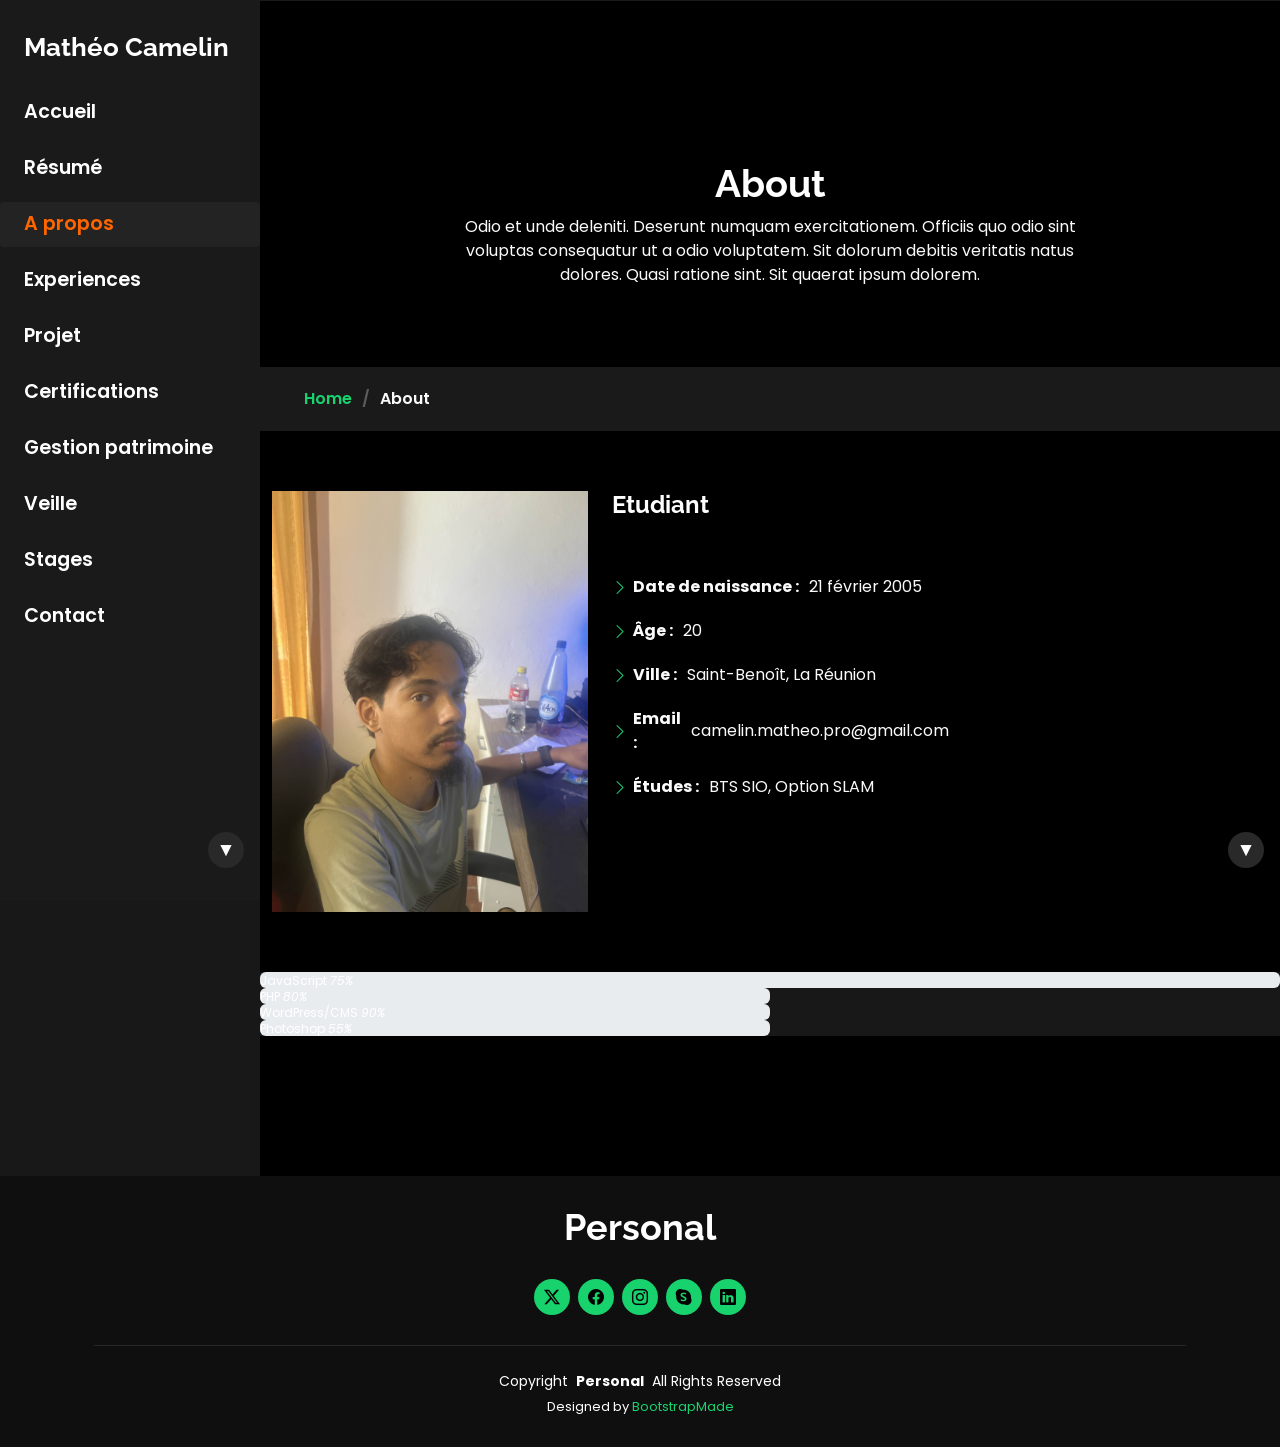
==== about.html @ 6f1df08a "Revert "modif" This reverts commit 6a3439902f3a1227794f6b442d34ad9a05bc0c5d." ====
<!DOCTYPE html>
<html lang="en">

<head>
  <meta charset="utf-8">
  <meta content="width=device-width, initial-scale=1.0" name="viewport">
  <title>About - Personal Bootstrap Template</title>
  <meta name="description" content="">
  <meta name="keywords" content="">

  <!-- Favicons -->
  <link href="assets/img/favicon.png" rel="icon">
  <link href="assets/img/apple-touch-icon.png" rel="apple-touch-icon">

  <!-- Fonts -->
  <link href="https://fonts.googleapis.com" rel="preconnect">
  <link href="https://fonts.gstatic.com" rel="preconnect" crossorigin>
  <link href="https://fonts.googleapis.com/css2?family=Roboto:ital,wght@0,100;0,300;0,400;0,500;0,700;0,900;1,100;1,300;1,400;1,500;1,700;1,900&family=Poppins:ital,wght@0,100;0,200;0,300;0,400;0,500;0,600;0,700;0,800;0,900;1,100;1,200;1,300;1,400;1,500;1,600;1,700;1,800;1,900&family=Raleway:ital,wght@0,100;0,200;0,300;0,400;0,500;0,600;0,700;0,800;0,900;1,100;1,200;1,300;1,400;1,500;1,600;1,700;1,800;1,900&display=swap" rel="stylesheet">

  <!-- Vendor CSS Files -->
  <link href="assets/vendor/bootstrap/css/bootstrap.min.css" rel="stylesheet">
  <link href="assets/vendor/bootstrap-icons/bootstrap-icons.css" rel="stylesheet">
  <link href="assets/vendor/aos/aos.css" rel="stylesheet">
  <link href="assets/vendor/swiper/swiper-bundle.min.css" rel="stylesheet">
  <link href="assets/vendor/glightbox/css/glightbox.min.css" rel="stylesheet">

  <!-- Main CSS File -->
  <link href="assets/css/main.css" rel="stylesheet">

  <!-- =======================================================
  * Template Name: Personal
  * Template URL: https://bootstrapmade.com/personal-free-resume-bootstrap-template/
  * Updated: Mar 05 2025 with Bootstrap v5.3.3
  * Author: BootstrapMade.com
  * License: https://bootstrapmade.com/license/
  ======================================================== -->
</head>

<body class="about-page">


  <aside id="sidebar" class="sidebar">
    <div class="sidebar-logo">
      <a href="index.html"><h1 class="sitename">Mathéo Camelin</h1></a>
    </div>
    <nav class="sidebar-nav">
      <ul>
  <li><a href="index.html">Accueil</a></li>
  <li><a href="resume.html">Résumé</a></li>
  <li><a href="about.html" class="active">A propos</a></li>
        <li><a href="Experience.html">Experiences</a></li>
        <li><a href="services.html">Projet</a></li>
        <li><a href="#" class="has-submenu">Certifications</a></li>
        <li><a href="GP.html">Gestion patrimoine</a></li>
        <li><a href="#" class="has-submenu">Veille</a>
          <ul class="submenu">
            <li><a href="veille-t.html">Veille technologique</a></li>
            <li><a href="veille-J.html">Veille juridique</a></li>
          </ul>
        </li>
        <li><a href="Stage.html">Stages</a></li>
        <li><a href="contact.html">Contact</a></li>
      </ul>
    </nav>
    <button class="sidebar-toggle" aria-label="Ouvrir/Fermer le menu"><span>&#9660;</span></button>
  </aside>

  <style>
    body {
      margin: 0;
      padding: 0;
      min-height: 100vh;
      background: #181818;
      color: #fff;
      font-family: 'Poppins', Arial, sans-serif;
    }
    .sidebar {
      position: fixed;
      top: 0;
      left: 0;
      width: 260px;
      height: 100vh;
      background: #1a1a1a;
      display: flex;
      flex-direction: column;
      z-index: 1000;
      transition: transform 0.3s;
    }
    .sidebar-logo {
      padding: 2rem 1.5rem 1rem 1.5rem;
      text-align: left;
    }
    .sidebar-logo h1 {
      color: #fff;
      font-size: 1.6rem;
      margin: 0;
      font-weight: 700;
    }
    .sidebar-nav ul {
      list-style: none;
      padding: 0;
      margin: 0;
    }
    .sidebar-nav ul li {
      margin: 0.7rem 0;
    }
    .sidebar-nav ul li a {
      color: #fff;
      text-decoration: none;
      font-size: 1.2rem;
      font-weight: 600;
      padding: 0.5rem 1.5rem;
      display: block;
      border-radius: 4px;
      transition: background 0.2s, color 0.2s;
    }
    .sidebar-nav ul li a.active,
    .sidebar-nav ul li a:hover {
      color: #ff6600;
      background: #232323;
    }
    .sidebar-nav ul li .submenu {
      display: none;
      margin-left: 1.5rem;
      margin-top: 0.2rem;
    }
    .sidebar-nav ul li.open > .submenu {
      display: block;
    }
    .sidebar-toggle {
      position: absolute;
      right: 1rem;
      bottom: 2rem;
      background: #292929;
      color: #fff;
      border: none;
      border-radius: 50%;
      width: 36px;
      height: 36px;
      font-size: 1.2rem;
      cursor: pointer;
      display: flex;
      align-items: center;
      justify-content: center;
      transition: background 0.2s;
    }
    .sidebar-toggle:hover {
      background: #ff6600;
      color: #fff;
    }
    @media (max-width: 900px) {
      .sidebar {
        width: 100vw;
        height: auto;
        flex-direction: row;
        align-items: flex-start;
        padding-bottom: 0.5rem;
        position: fixed;
        z-index: 1000;
      }
      .sidebar-logo {
        padding: 1rem 1rem 0 1rem;
      }
      .sidebar-nav ul {
        display: flex;
        flex-direction: column;
        width: 100%;
      }
      .sidebar-nav ul li {
        margin: 0.3rem 0;
      }
      .sidebar-toggle {
        right: 1rem;
        bottom: 1rem;
      }
    }
    @media (max-width: 600px) {
      .sidebar {
        width: 100vw;
        height: auto;
        position: fixed;
        z-index: 1000;
      }
      .sidebar-nav ul li a {
        font-size: 1rem;
        padding: 0.5rem 1rem;
      }
      .sidebar-logo {
        padding: 0.7rem 1rem 0 1rem;
      }
    }
    main.main {
      margin-left: 260px;
      transition: margin-left 0.3s;
    }
    @media (max-width: 900px) {
      main.main {
        margin-left: 0;
        margin-top: 80px;
      }
    }
    @media (max-width: 600px) {
      main.main {
        margin-left: 0;
        margin-top: 60px;
      }
    }
  </style>
    <button class="sidebar-toggle" aria-label="Ouvrir/Fermer le menu"><span>&#9660;</span></button>
  </aside>

  <style>
    body {
      margin: 0;
      padding: 0;
      min-height: 100vh;
      background: #181818;
      color: #fff;
      font-family: 'Poppins', Arial, sans-serif;
    }
    .sidebar {
      position: fixed;
      top: 0;
      left: 0;
      width: 260px;
      height: 100vh;
      background: #1a1a1a;
      display: flex;
      flex-direction: column;
      z-index: 1000;
      transition: transform 0.3s;
    }
    .sidebar-logo {
      padding: 2rem 1.5rem 1rem 1.5rem;
      text-align: left;
    }
    .sidebar-logo h1 {
      color: #fff;
      font-size: 1.6rem;
      margin: 0;
      font-weight: 700;
    }
    .sidebar-nav ul {
      list-style: none;
      padding: 0;
      margin: 0;
    }
    .sidebar-nav ul li {
      margin: 0.7rem 0;
    }
    .sidebar-nav ul li a {
      color: #fff;
      text-decoration: none;
      font-size: 1.2rem;
      font-weight: 600;
      padding: 0.5rem 1.5rem;
      display: block;
      border-radius: 4px;
      transition: background 0.2s, color 0.2s;
    }
    .sidebar-nav ul li a.active,
    .sidebar-nav ul li a:hover {
      color: #ff6600;
      background: #232323;
    }
    .sidebar-nav ul li .submenu {
      display: none;
      margin-left: 1.5rem;
      margin-top: 0.2rem;
    }
    .sidebar-nav ul li.open > .submenu {
      display: block;
    }
    .sidebar-toggle {
      position: absolute;
      right: 1rem;
      bottom: 2rem;
      background: #292929;
      color: #fff;
      border: none;
      border-radius: 50%;
      width: 36px;
      height: 36px;
      font-size: 1.2rem;
      cursor: pointer;
      display: flex;
      align-items: center;
      justify-content: center;
      transition: background 0.2s;
    }
    .sidebar-toggle:hover {
      background: #ff6600;
      color: #fff;
    }
    @media (max-width: 900px) {
      .sidebar {
        width: 100vw;
        height: auto;
        flex-direction: row;
        align-items: flex-start;
        padding-bottom: 0.5rem;
        position: fixed;
        z-index: 1000;
      }
      .sidebar-logo {
        padding: 1rem 1rem 0 1rem;
      }
      .sidebar-nav ul {
        display: flex;
        flex-direction: column;
        width: 100%;
      }
      .sidebar-nav ul li {
        margin: 0.3rem 0;
      }
      .sidebar-toggle {
        right: 1rem;
        bottom: 1rem;
      }
    }
    @media (max-width: 600px) {
      .sidebar {
        width: 100vw;
        height: auto;
        position: fixed;
        z-index: 1000;
      }
      .sidebar-nav ul li a {
        font-size: 1rem;
        padding: 0.5rem 1rem;
      }
      .sidebar-logo {
        padding: 0.7rem 1rem 0 1rem;
      }
    }
    main.main {
      margin-left: 260px;
      transition: margin-left 0.3s;
    }
    @media (max-width: 900px) {
      main.main {
        margin-left: 0;
        margin-top: 80px;
      }
    }
    @media (max-width: 600px) {
      main.main {
        margin-left: 0;
        margin-top: 60px;
      }
    }
  </style>
  <script>
    // Menu déroulant pour la veille
    document.addEventListener('DOMContentLoaded', function() {
      document.querySelectorAll('.has-submenu').forEach(function(el) {
        el.addEventListener('click', function(e) {
          e.preventDefault();
          this.parentElement.classList.toggle('open');
        });
      });
      // Toggle sidebar (mobile)
      const sidebar = document.getElementById('sidebar');
      const toggleBtn = document.querySelector('.sidebar-toggle');
      const openSidebarBtn = document.getElementById('open-sidebar');
      function updateSidebarBtn() {
        if (sidebar.classList.contains('sidebar-closed')) {
          openSidebarBtn.style.display = 'block';
        } else {
          openSidebarBtn.style.display = 'none';
        }
      }
      if (toggleBtn) {
        toggleBtn.addEventListener('click', function() {
          sidebar.classList.toggle('sidebar-closed');
          document.querySelector('main.main').style.marginLeft = sidebar.classList.contains('sidebar-closed') ? '0' : '260px';
          updateSidebarBtn();
        });
      }
      if (openSidebarBtn) {
        openSidebarBtn.addEventListener('click', function() {
          sidebar.classList.remove('sidebar-closed');
          document.querySelector('main.main').style.marginLeft = '260px';
          updateSidebarBtn();
        });
      }
      updateSidebarBtn();
    });
  </script>

  <main class="main">

    <!-- Page Title -->
    <div class="page-title" data-aos="fade">
      <div class="heading">
        <div class="container">
          <div class="row d-flex justify-content-center text-center">
            <div class="col-lg-8">
              <h1>About</h1>
              <p class="mb-0">Odio et unde deleniti. Deserunt numquam exercitationem. Officiis quo odio sint voluptas consequatur ut a odio voluptatem. Sit dolorum debitis veritatis natus dolores. Quasi ratione sint. Sit quaerat ipsum dolorem.</p>
            </div>
          </div>
        </div>
      </div>
      <nav class="breadcrumbs">
        <div class="container">
          <ol>
            <li><a href="index.html">Home</a></li>
            <li class="current">About</li>
          </ol>
        </div>
      </nav>
    </div><!-- End Page Title -->

    <!-- About Section -->
    <section id="about" class="about section">

      <div class="container" data-aos="fade-up" data-aos-delay="100">

        <div class="row gy-4 justify-content-center">
          <div class="col-lg-4">
            <img src="assets/img/profile-img.jpg" class="img-fluid" alt="">
          </div>
          <div class="col-lg-8 content">
            <h2> Etudiant </h2>
            <p class="fst-italic py-3">
              
            </p>
            <div class="row">
              <div class="col-lg-6">
                <ul>
                  <li><i class="bi bi-chevron-right"></i> <strong>Date de naissance :</strong> <span>21 février 2005</span></li>
                  <li><i class="bi bi-chevron-right"></i> <strong>Âge :</strong> <span>20</span></li>
                  <li><i class="bi bi-chevron-right"></i> <strong>Ville :</strong> <span>Saint-Benoît, La Réunion</span></li>
                  <li><i class="bi bi-chevron-right"></i> <strong>Email :</strong> <span>camelin.matheo.pro@gmail.com</span></li>
                  <li><i class="bi bi-chevron-right"></i> <strong>Études :</strong> <span>BTS SIO, Option SLAM</span></li>
                </ul>
              </div>
              <div class="col-lg-6">
                <!-- Informations déplacées dans la colonne de gauche -->
              </div>
            </div>
            <p class="py-3">
              
          </div>
        </div>

      </div>

    </section><!-- /About Section -->

              </div>
            </div><!-- End Skills Item -->

            <div class="progress">
              <span class="skill"><span>JavaScript</span> <i class="val">75%</i></span>
              <div class="progress-bar-wrap">
                <div class="progress-bar" role="progressbar" aria-valuenow="75" aria-valuemin="0" aria-valuemax="100"></div>
              </div>
            </div><!-- End Skills Item -->

          </div>

          <div class="col-lg-6">

            <div class="progress">
              <span class="skill"><span>PHP</span> <i class="val">80%</i></span>
              <div class="progress-bar-wrap">
                <div class="progress-bar" role="progressbar" aria-valuenow="80" aria-valuemin="0" aria-valuemax="100"></div>
              </div>
            </div><!-- End Skills Item -->

            <div class="progress">
              <span class="skill"><span>WordPress/CMS</span> <i class="val">90%</i></span>
              <div class="progress-bar-wrap">
                <div class="progress-bar" role="progressbar" aria-valuenow="90" aria-valuemin="0" aria-valuemax="100"></div>
              </div>
            </div><!-- End Skills Item -->

            <div class="progress">
              <span class="skill"><span>Photoshop</span> <i class="val">55%</i></span>
              <div class="progress-bar-wrap">
                <div class="progress-bar" role="progressbar" aria-valuenow="55" aria-valuemin="0" aria-valuemax="100"></div>
              </div>
            </div><!-- End Skills Item -->

          </div>

        </div>

      </div>

    </section><!-- /Skills Section -->

   

    </section><!-- /Interests Section -->

    <!-- Testimonials Section -->
    <section id="testimonials" class="testimonials section">

      <!-- Section Title -->
     

          </div>
          <div class="swiper-pagination"></div>
        </div>

      </div>

    </section><!-- /Testimonials Section -->

  </main>

  <footer id="footer" class="footer dark-background">
    <div class="container">
      <h3 class="sitename">Personal</h3>
      <p></p>
      <div class="social-links d-flex justify-content-center">
        <a href=""><i class="bi bi-twitter-x"></i></a>
        <a href=""><i class="bi bi-facebook"></i></a>
        <a href=""><i class="bi bi-instagram"></i></a>
        <a href=""><i class="bi bi-skype"></i></a>
        <a href=""><i class="bi bi-linkedin"></i></a>
      </div>
      <div class="container">
        <div class="copyright">
          <span>Copyright</span> <strong class="px-1 sitename">Personal</strong> <span>All Rights Reserved</span>
        </div>
        <div class="credits">
          <!-- All the links in the footer should remain intact. -->
          <!-- You can delete the links only if you've purchased the pro version. -->
          <!-- Licensing information: https://bootstrapmade.com/license/ -->
          <!-- Purchase the pro version with working PHP/AJAX contact form: [buy-url] -->
          Designed by <a href="https://bootstrapmade.com/">BootstrapMade</a>
        </div>
      </div>
    </div>
  </footer>

  <!-- Scroll Top -->
  <a href="#" id="scroll-top" class="scroll-top d-flex align-items-center justify-content-center"><i class="bi bi-arrow-up-short"></i></a>

  <!-- Preloader -->
  <div id="preloader"></div>

  <!-- Vendor JS Files -->
  <script src="assets/vendor/bootstrap/js/bootstrap.bundle.min.js"></script>
  <script src="assets/vendor/php-email-form/validate.js"></script>
  <script src="assets/vendor/aos/aos.js"></script>
  <script src="assets/vendor/typed.js/typed.umd.js"></script>
  <script src="assets/vendor/purecounter/purecounter_vanilla.js"></script>
  <script src="assets/vendor/waypoints/noframework.waypoints.js"></script>
  <script src="assets/vendor/swiper/swiper-bundle.min.js"></script>
  <script src="assets/vendor/glightbox/js/glightbox.min.js"></script>
  <script src="assets/vendor/imagesloaded/imagesloaded.pkgd.min.js"></script>
  <script src="assets/vendor/isotope-layout/isotope.pkgd.min.js"></script>

  <!-- Main JS File -->
  <script src="assets/js/main.js"></script>

  <!-- ...après la balise de fermeture de la sidebar... -->
  <button id="open-sidebar" style="
    position: fixed;
    top: 24px;
    left: 24px;
    z-index: 1100;
    background: #ff6600;
    color: #fff;
    border: none;
    border-radius: 50%;
    width: 44px;
    height: 44px;
    font-size: 1.5rem;
    box-shadow: 0 2px 8px #0003;
    cursor: pointer;
    display: none;
  ">
    ☰
  </button>

</body>

</html>
---- assets/css/main.css ----
/**
* Template Name: Personal
* Template URL: https://bootstrapmade.com/personal-free-resume-bootstrap-template/
* Updated: Mar 05 2025 with Bootstrap v5.3.3
* Author: BootstrapMade.com
* License: https://bootstrapmade.com/license/
*/

/*--------------------------------------------------------------
# Font & Color Variables
# Help: https://bootstrapmade.com/color-system/
--------------------------------------------------------------*/
/* Fonts */
:root {
  --default-font: "Roboto",  system-ui, -apple-system, "Segoe UI", Roboto, "Helvetica Neue", Arial, "Noto Sans", "Liberation Sans", sans-serif, "Apple Color Emoji", "Segoe UI Emoji", "Segoe UI Symbol", "Noto Color Emoji";
  --heading-font: "Raleway",  sans-serif;
  --nav-font: "Poppins",  sans-serif;
}

/* Global Colors - The following color variables are used throughout the website. Updating them here will change the color scheme of the entire website */
:root { 
  --background-color: #000000; /* Background color for the entire website, including individual sections */
  --default-color: #fafafa; /* Default color used for the majority of the text content across the entire website */
  --heading-color: #ffffff; /* Color for headings, subheadings and title throughout the website */
  --accent-color: #18d26e; /* Accent color that represents your brand on the website. It's used for buttons, links, and other elements that need to stand out */
  --surface-color: #1a1a1a; /* The surface color is used as a background of boxed elements within sections, such as cards, icon boxes, or other elements that require a visual separation from the global background. */
  --contrast-color: #000000; /* Contrast color for text, ensuring readability against backgrounds of accent, heading, or default colors. */
}

/* Nav Menu Colors - The following color variables are used specifically for the navigation menu. They are separate from the global colors to allow for more customization options */
:root {
  --nav-color: #fafafa;  /* The default color of the main navmenu links */
  --nav-hover-color: #18d26e; /* Applied to main navmenu links when they are hovered over or active */
  --nav-mobile-background-color: #1a1a1a; /* Used as the background color for mobile navigation menu */
  --nav-dropdown-background-color: #1a1a1a; /* Used as the background color for dropdown items that appear when hovering over primary navigation items */
  --nav-dropdown-color: #fafafa; /* Used for navigation links of the dropdown items in the navigation menu. */
  --nav-dropdown-hover-color: #18d26e; /* Similar to --nav-hover-color, this color is applied to dropdown navigation links when they are hovered over. */
}

/* Color Presets - These classes override global colors when applied to any section or element, providing reuse of the sam color scheme. */

.light-background {
  --background-color: #1a1a1a;
  --surface-color: #343434;
}

.dark-background {
  --background-color: rgba(15, 15, 15, 0.975);
  --default-color: #ffffff;
  --heading-color: #ffffff;
  --surface-color: #292929f9;
  --contrast-color: #000000;
}

/* Smooth scroll */
:root {
  scroll-behavior: smooth;
}

/*--------------------------------------------------------------
# General Styling & Shared Classes
--------------------------------------------------------------*/
body {
  color: var(--default-color);
  background-color: var(--background-color);
  font-family: var(--default-font);
}

a {
  color: var(--accent-color);
  text-decoration: none;
  transition: 0.3s;
}

a:hover {
  color: color-mix(in srgb, var(--accent-color), transparent 25%);
  text-decoration: none;
}

h1,
h2,
h3,
h4,
h5,
h6 {
  color: var(--heading-color);
  font-family: var(--heading-font);
}

/* PHP Email Form Messages
------------------------------*/
.php-email-form .error-message {
  display: none;
  background: #df1529;
  color: #ffffff;
  text-align: left;
  padding: 15px;
  margin-bottom: 24px;
  font-weight: 600;
}

.php-email-form .sent-message {
  display: none;
  color: #ffffff;
  background: #059652;
  text-align: center;
  padding: 15px;
  margin-bottom: 24px;
  font-weight: 600;
}

.php-email-form .loading {
  display: none;
  background: var(--surface-color);
  text-align: center;
  padding: 15px;
  margin-bottom: 24px;
}

.php-email-form .loading:before {
  content: "";
  display: inline-block;
  border-radius: 50%;
  width: 24px;
  height: 24px;
  margin: 0 10px -6px 0;
  border: 3px solid var(--accent-color);
  border-top-color: var(--surface-color);
  animation: php-email-form-loading 1s linear infinite;
}

@keyframes php-email-form-loading {
  0% {
    transform: rotate(0deg);
  }

  100% {
    transform: rotate(360deg);
  }
}

/*--------------------------------------------------------------
# Global Header
--------------------------------------------------------------*/
.header {
  --background-color: rgba(0, 0, 0, 0);
  color: var(--default-color);
  background-color: var(--background-color);
  padding: 15px 0;
  transition: all 0.5s;
  z-index: 997;
}

.header .logo {
  line-height: 1;
}

.header .logo img {
  max-height: 32px;
  margin-right: 8px;
}

.header .logo h1 {
  font-size: 30px;
  margin: 0;
  font-weight: 700;
  color: var(--heading-color);
}

.scrolled .header {
  box-shadow: 0px 0 18px rgba(0, 0, 0, 0.1);
}

/* Global Header on Scroll
------------------------------*/
.scrolled .header {
  --background-color: rgba(0, 0, 0, 0.8);
}

/*--------------------------------------------------------------
# Navigation Menu
--------------------------------------------------------------*/
/* Desktop Navigation */
@media (min-width: 1200px) {
  .navmenu {
    padding: 0;
  }

  .navmenu ul {
    margin: 0;
    padding: 0;
    display: flex;
    list-style: none;
    align-items: center;
  }

  .navmenu li {
    position: relative;
  }

  .navmenu>ul>li {
    white-space: nowrap;
    padding: 15px 14px;
  }

  .navmenu>ul>li:last-child {
    padding-right: 0;
  }

  .navmenu a,
  .navmenu a:focus {
    color: var(--nav-color);
    font-size: 15px;
    padding: 0 2px;
    font-family: var(--nav-font);
    font-weight: 400;
    display: flex;
    align-items: center;
    justify-content: space-between;
    white-space: nowrap;
    transition: 0.3s;
    position: relative;
  }

  .navmenu a i,
  .navmenu a:focus i {
    font-size: 12px;
    line-height: 0;
    margin-left: 5px;
    transition: 0.3s;
  }

  .navmenu>ul>li>a:before {
    content: "";
    position: absolute;
    height: 2px;
    bottom: -6px;
    left: 0;
    background-color: var(--nav-hover-color);
    visibility: hidden;
    width: 0px;
    transition: all 0.3s ease-in-out 0s;
  }

  .navmenu a:hover:before,
  .navmenu li:hover>a:before,
  .navmenu .active:before {
    visibility: visible;
    width: 25px;
  }

  .navmenu li:hover>a,
  .navmenu .active,
  .navmenu .active:focus {
    color: var(--nav-hover-color);
  }

  .navmenu .dropdown ul {
    margin: 0;
    padding: 10px 0;
    background: var(--nav-dropdown-background-color);
    display: block;
    position: absolute;
    visibility: hidden;
    left: 14px;
    top: 130%;
    opacity: 0;
    transition: 0.3s;
    border-radius: 4px;
    z-index: 99;
    box-shadow: 0px 0px 30px rgba(0, 0, 0, 0.1);
  }

  .navmenu .dropdown ul li {
    min-width: 200px;
  }

  .navmenu .dropdown ul a {
    padding: 10px 20px;
    font-size: 15px;
    text-transform: none;
    color: var(--nav-dropdown-color);
  }

  .navmenu .dropdown ul a i {
    font-size: 12px;
  }

  .navmenu .dropdown ul a:hover,
  .navmenu .dropdown ul .active:hover,
  .navmenu .dropdown ul li:hover>a {
    color: var(--nav-dropdown-hover-color);
  }

  .navmenu .dropdown:hover>ul {
    opacity: 1;
    top: 100%;
    visibility: visible;
  }

  .navmenu .dropdown .dropdown ul {
    top: 0;
    left: -90%;
    visibility: hidden;
  }

  .navmenu .dropdown .dropdown:hover>ul {
    opacity: 1;
    top: 0;
    left: -100%;
    visibility: visible;
  }
}

/* Mobile Navigation */
@media (max-width: 1199px) {
  .mobile-nav-toggle {
    color: var(--nav-color);
    font-size: 28px;
    line-height: 0;
    margin-right: 10px;
    cursor: pointer;
    transition: color 0.3s;
  }

  .navmenu {
    padding: 0;
    z-index: 9997;
  }

  .navmenu ul {
    display: none;
    list-style: none;
    position: absolute;
    inset: 60px 20px 20px 20px;
    padding: 10px 0;
    margin: 0;
    border-radius: 6px;
    background-color: var(--nav-mobile-background-color);
    border: 1px solid color-mix(in srgb, var(--default-color), transparent 90%);
    box-shadow: none;
    overflow-y: auto;
    transition: 0.3s;
    z-index: 9998;
  }

  .navmenu a,
  .navmenu a:focus {
    color: var(--nav-dropdown-color);
    padding: 10px 20px;
    font-family: var(--nav-font);
    font-size: 17px;
    font-weight: 500;
    display: flex;
    align-items: center;
    justify-content: space-between;
    white-space: nowrap;
    transition: 0.3s;
  }

  .navmenu a i,
  .navmenu a:focus i {
    font-size: 12px;
    line-height: 0;
    margin-left: 5px;
    width: 30px;
    height: 30px;
    display: flex;
    align-items: center;
    justify-content: center;
    border-radius: 50%;
    transition: 0.3s;
    background-color: color-mix(in srgb, var(--accent-color), transparent 90%);
  }

  .navmenu a i:hover,
  .navmenu a:focus i:hover {
    background-color: var(--accent-color);
    color: var(--contrast-color);
  }

  .navmenu a:hover,
  .navmenu .active,
  .navmenu .active:focus {
    color: var(--nav-dropdown-hover-color);
  }

  .navmenu .active i,
  .navmenu .active:focus i {
    background-color: var(--accent-color);
    color: var(--contrast-color);
    transform: rotate(180deg);
  }

  .navmenu .dropdown ul {
    position: static;
    display: none;
    z-index: 99;
    padding: 10px 0;
    margin: 10px 20px;
    background-color: var(--nav-dropdown-background-color);
    transition: all 0.5s ease-in-out;
  }

  .navmenu .dropdown ul ul {
    background-color: rgba(33, 37, 41, 0.1);
  }

  .navmenu .dropdown>.dropdown-active {
    display: block;
    background-color: rgba(33, 37, 41, 0.03);
  }

  .mobile-nav-active {
    overflow: hidden;
  }

  .mobile-nav-active .mobile-nav-toggle {
    color: #fff;
    position: absolute;
    font-size: 32px;
    top: 15px;
    right: 15px;
    margin-right: 0;
    z-index: 9999;
  }

  .mobile-nav-active .navmenu {
    position: fixed;
    overflow: hidden;
    inset: 0;
    background: rgba(33, 37, 41, 0.8);
    transition: 0.3s;
  }

  .mobile-nav-active .navmenu>ul {
    display: block;
  }
}

/*--------------------------------------------------------------
# Global Footer
--------------------------------------------------------------*/
.footer {
  color: var(--default-color);
  background-color: var(--background-color);
  font-size: 14px;
  text-align: center;
  padding: 30px 0;
  position: relative;
}

.footer h3 {
  font-size: 36px;
  font-weight: 700;
  position: relative;
  padding: 0;
  margin: 0 0 15px 0;
}

.footer p {
  font-size: 15;
  font-style: italic;
  padding: 0;
  margin: 0 0 30px 0;
}

.footer .social-links {
  margin: 0 0 30px 0;
}

.footer .social-links a {
  font-size: 16px;
  display: flex;
  align-items: center;
  justify-content: center;
  background: var(--accent-color);
  color: var(--contrast-color);
  line-height: 1;
  margin: 0 4px;
  border-radius: 50%;
  text-align: center;
  width: 36px;
  height: 36px;
  transition: 0.3s;
}

.footer .social-links a:hover {
  background: color-mix(in srgb, var(--accent-color), transparent 20%);
  text-decoration: none;
}

.footer .copyright {
  padding-top: 25px;
  border-top: 1px solid color-mix(in srgb, var(--default-color), transparent 90%);
}

.footer .credits {
  font-size: 13px;
  padding-top: 5px;
}

/*--------------------------------------------------------------
# Preloader
--------------------------------------------------------------*/
#preloader {
  position: fixed;
  inset: 0;
  z-index: 999999;
  overflow: hidden;
  background: var(--background-color);
  transition: all 0.6s ease-out;
}

#preloader:before {
  content: "";
  position: fixed;
  top: calc(50% - 30px);
  left: calc(50% - 30px);
  border: 6px solid #ffffff;
  border-color: var(--accent-color) transparent var(--accent-color) transparent;
  border-radius: 50%;
  width: 60px;
  height: 60px;
  animation: animate-preloader 1.5s linear infinite;
}

@keyframes animate-preloader {
  0% {
    transform: rotate(0deg);
  }

  100% {
    transform: rotate(360deg);
  }
}

/*--------------------------------------------------------------
# Scroll Top Button
--------------------------------------------------------------*/
.scroll-top {
  position: fixed;
  visibility: hidden;
  opacity: 0;
  right: 15px;
  bottom: -15px;
  z-index: 99999;
  background-color: var(--accent-color);
  width: 44px;
  height: 44px;
  border-radius: 50px;
  transition: all 0.4s;
}

.scroll-top i {
  font-size: 24px;
  color: var(--contrast-color);
  line-height: 0;
}

.scroll-top:hover {
  background-color: color-mix(in srgb, var(--accent-color), transparent 20%);
  color: var(--contrast-color);
}

.scroll-top.active {
  visibility: visible;
  opacity: 1;
  bottom: 15px;
}

/*--------------------------------------------------------------
# Disable aos animation delay on mobile devices
--------------------------------------------------------------*/
@media screen and (max-width: 768px) {
  [data-aos-delay] {
    transition-delay: 0 !important;
  }
}

/*--------------------------------------------------------------
# Global Page Titles & Breadcrumbs
--------------------------------------------------------------*/
.page-title {
  color: var(--default-color);
  background-color: var(--background-color);
  position: relative;
}

.page-title .heading {
  padding: 160px 0 80px 0;
  border-top: 1px solid color-mix(in srgb, var(--default-color), transparent 90%);
}

.page-title .heading h1 {
  font-size: 38px;
  font-weight: 700;
}

.page-title nav {
  background-color: color-mix(in srgb, var(--default-color), transparent 90%);
  padding: 20px 0;
}

.page-title nav ol {
  display: flex;
  flex-wrap: wrap;
  list-style: none;
  margin: 0;
  font-size: 16px;
  font-weight: 600;
}

.page-title nav ol li+li {
  padding-left: 10px;
}

.page-title nav ol li+li::before {
  content: "/";
  display: inline-block;
  padding-right: 10px;
  color: color-mix(in srgb, var(--default-color), transparent 70%);
}

/*--------------------------------------------------------------
# Global Sections
--------------------------------------------------------------*/
section,
.section {
  color: var(--default-color);
  background-color: var(--background-color);
  padding: 60px 0;
  scroll-margin-top: 100px;
  overflow: clip;
}

@media (max-width: 1199px) {

  section,
  .section {
    scroll-margin-top: 66px;
  }
}

/*--------------------------------------------------------------
# Global Section Titles
--------------------------------------------------------------*/
.section-title {
  padding-bottom: 60px;
  position: relative;
}

.section-title h2 {
  font-size: 14px;
  font-weight: 500;
  padding: 0;
  line-height: 1px;
  margin: 0;
  letter-spacing: 1.5px;
  text-transform: uppercase;
  color: color-mix(in srgb, var(--default-color), transparent 50%);
  position: relative;
}

.section-title h2::after {
  content: "";
  width: 120px;
  height: 1px;
  display: inline-block;
  background: var(--accent-color);
  margin: 4px 10px;
}

.section-title div {
  color: var(--heading-color);
  margin: 0;
  margin: 0;
  font-size: 28px;
  font-weight: 700;
  text-transform: uppercase;
  font-family: var(--heading-font);
}

/*--------------------------------------------------------------
# Hero Section
--------------------------------------------------------------*/
.hero {
  width: 100%;
  min-height: 100vh;
  position: relative;
  padding: 80px 0;
  display: flex;
  align-items: center;
  justify-content: center;
}

.hero img {
  position: absolute;
  inset: 0;
  display: block;
  width: 100%;
  height: 100%;
  object-fit: cover;
  z-index: 1;
}

.hero .container {
  position: relative;
  z-index: 3;
}

.hero h2 {
  margin: 0;
  font-size: 64px;
  font-weight: 700;
}

.hero p {
  margin: 5px 0 0 0;
  font-size: 26px;
}

.hero p span {
  letter-spacing: 1px;
  border-bottom: 2px solid var(--accent-color);
}

.hero .social-links {
  margin-top: 25px;
}

.hero .social-links a {
  background-color: color-mix(in srgb, var(--default-color), transparent 90%);
  color: var(--default-color);
  font-size: 14px;
  width: 40px;
  height: 40px;
  border-radius: 50px;
  display: inline-flex;
  align-items: center;
  justify-content: center;
  margin-right: 20px;
  transition: 0.3s;
}

.hero .social-links a:hover {
  background-color: var(--accent-color);
}

@media (max-width: 768px) {
  .hero h2 {
    font-size: 32px;
  }

  .hero p {
    font-size: 20px;
  }
}

/*--------------------------------------------------------------
# About Section
--------------------------------------------------------------*/
.about .content h2 {
  font-weight: 700;
  font-size: 24px;
}

.about .content ul {
  list-style: none;
  padding: 0;
}

.about .content ul li {
  margin-bottom: 20px;
  display: flex;
  align-items: center;
}

.about .content ul strong {
  margin-right: 10px;
}

.about .content ul i {
  font-size: 16px;
  margin-right: 5px;
  color: var(--accent-color);
  line-height: 0;
}

/*--------------------------------------------------------------
# Stats Section
--------------------------------------------------------------*/
.stats i {
  background-color: var(--surface-color);
  color: var(--accent-color);
  box-shadow: 0px 2px 25px rgba(0, 0, 0, 0.1);
  width: 54px;
  height: 54px;
  font-size: 24px;
  border-radius: 50px;
  border: 2px solid var(--background-color);
  display: inline-flex;
  align-items: center;
  justify-content: center;
  position: relative;
  z-index: 1;
}

.stats .stats-item {
  background-color: var(--surface-color);
  margin-top: -27px;
  padding: 30px 30px 25px 30px;
  width: 100%;
  position: relative;
  text-align: center;
  box-shadow: 0px 2px 35px rgba(0, 0, 0, 0.1);
  border-radius: 4px;
  z-index: 0;
}

.stats .stats-item span {
  font-size: 36px;
  display: block;
  font-weight: 700;
  color: color-mix(in srgb, var(--default-color), transparent 20%);
}

.stats .stats-item p {
  padding: 0;
  margin: 0;
  font-family: var(--heading-font);
  font-size: 16px;
}

/*--------------------------------------------------------------
# Skills Section
--------------------------------------------------------------*/
.skills .progress {
  height: 60px;
  display: block;
  background: none;
  border-radius: 0;
}

.skills .progress .skill {
  color: var(--heading-color);
  padding: 0;
  margin: 0 0 6px 0;
  text-transform: uppercase;
  display: block;
  font-weight: 600;
  font-family: var(--heading-font);
}

.skills .progress .skill .val {
  float: right;
  font-style: normal;
}

.skills .progress-bar-wrap {
  background: color-mix(in srgb, var(--default-color), transparent 90%);
  height: 10px;
}

.skills .progress-bar {
  width: 1px;
  height: 10px;
  transition: 0.9s;
  background-color: var(--accent-color);
}

/*--------------------------------------------------------------
# Interests Section
--------------------------------------------------------------*/
.interests .features-item {
  background-color: var(--surface-color);
  display: flex;
  align-items: center;
  padding: 20px;
  transition: 0.3s;
  border: 1px solid color-mix(in srgb, var(--default-color), transparent 90%);
  position: relative;
}

.interests .features-item i {
  font-size: 32px;
  padding-right: 10px;
  line-height: 0;
}

.interests .features-item h3 {
  font-weight: 700;
  margin: 0;
  padding: 0;
  line-height: 1;
  font-size: 16px;
}

.interests .features-item h3 a {
  color: var(--heading-color);
  transition: 0.3s;
}

.interests .features-item:hover {
  border-color: var(--accent-color);
}

.interests .features-item:hover h3 a {
  color: var(--accent-color);
}

/*--------------------------------------------------------------
# Testimonials Section
--------------------------------------------------------------*/
.testimonials .testimonials-carousel,
.testimonials .testimonials-slider {
  overflow: hidden;
}

.testimonials .testimonial-item {
  box-sizing: content-box;
  min-height: 320px;
}

.testimonials .testimonial-item .testimonial-img {
  width: 90px;
  border-radius: 50%;
  margin: -40px 0 0 40px;
  position: relative;
  z-index: 2;
  border: 6px solid var(--background-color);
}

.testimonials .testimonial-item h3 {
  font-size: 18px;
  font-weight: bold;
  margin: 10px 0 5px 45px;
}

.testimonials .testimonial-item h4 {
  font-size: 14px;
  color: color-mix(in srgb, var(--default-color), transparent 20%);
  margin: 0 0 0 45px;
}

.testimonials .testimonial-item .quote-icon-left,
.testimonials .testimonial-item .quote-icon-right {
  color: color-mix(in srgb, var(--accent-color), transparent 50%);
  font-size: 26px;
  line-height: 0;
}

.testimonials .testimonial-item .quote-icon-left {
  display: inline-block;
  left: -5px;
  position: relative;
}

.testimonials .testimonial-item .quote-icon-right {
  display: inline-block;
  right: -5px;
  position: relative;
  top: 10px;
  transform: scale(-1, -1);
}

.testimonials .testimonial-item p {
  font-style: italic;
  margin: 0 15px 0 15px;
  padding: 20px 20px 60px 20px;
  background: var(--surface-color);
  border-radius: 6px;
  position: relative;
  z-index: 1;
}

.testimonials .swiper-wrapper {
  height: auto;
}

.testimonials .swiper-pagination {
  margin-top: 20px;
  position: relative;
}

.testimonials .swiper-pagination .swiper-pagination-bullet {
  width: 12px;
  height: 12px;
  background-color: var(--background-color);
  opacity: 1;
  border: 1px solid var(--accent-color);
}

.testimonials .swiper-pagination .swiper-pagination-bullet-active {
  background-color: var(--accent-color);
}

/*--------------------------------------------------------------
# Resume Section
--------------------------------------------------------------*/
.resume .resume-title {
  color: var(--heading-color);
  font-size: 26px;
  font-weight: 700;
  margin-top: 20px;
  margin-bottom: 20px;
}

.resume .resume-item {
  padding: 0 0 20px 20px;
  margin-top: -2px;
  border-left: 2px solid var(--accent-color);
  position: relative;
}

.resume .resume-item h4 {
  line-height: 18px;
  font-size: 18px;
  font-weight: 600;
  text-transform: uppercase;
  color: color-mix(in srgb, var(--default-color), transparent 20%);
  margin-bottom: 10px;
}

.resume .resume-item h5 {
  font-size: 16px;
  padding: 5px 15px;
  display: inline-block;
  font-weight: 600;
  margin-bottom: 10px;
}

.resume .resume-item ul {
  padding-left: 20px;
}

.resume .resume-item ul li {
  padding-bottom: 10px;
}

.resume .resume-item:last-child {
  padding-bottom: 0;
}

.resume .resume-item::before {
  content: "";
  position: absolute;
  width: 16px;
  height: 16px;
  border-radius: 50px;
  left: -9px;
  top: 0;
  background: var(--background-color);
  border: 2px solid var(--accent-color);
}

/*--------------------------------------------------------------
# Services Section
--------------------------------------------------------------*/
.services .service-item {
  background-color: var(--surface-color);
  text-align: center;
  padding: 80px 20px;
  transition: all ease-in-out 0.3s;
  height: 100%;
}

.services .service-item .icon {
  margin: 0 auto;
  width: 64px;
  height: 64px;
  background: var(--accent-color);
  border-radius: 4px;
  display: flex;
  align-items: center;
  justify-content: center;
  margin-bottom: 20px;
  transition: 0.3s;
  transform-style: preserve-3d;
}

.services .service-item .icon i {
  color: var(--contrast-color);
  font-size: 28px;
  transition: ease-in-out 0.3s;
}

.services .service-item .icon::before {
  position: absolute;
  content: "";
  left: -8px;
  top: -8px;
  height: 100%;
  width: 100%;
  background: color-mix(in srgb, var(--accent-color), transparent 80%);
  border-radius: 5px;
  transition: all 0.3s ease-out 0s;
  transform: translateZ(-1px);
}

.services .service-item h3 {
  font-weight: 700;
  margin: 10px 0 15px 0;
  font-size: 22px;
}

.services .service-item p {
  line-height: 24px;
  font-size: 14px;
  margin-bottom: 0;
}

.services .service-item:hover {
  background: var(--accent-color);
  border-color: var(--accent-color);
}

.services .service-item:hover .icon {
  background: var(--surface-color);
}

.services .service-item:hover .icon i {
  color: var(--accent-color);
}

.services .service-item:hover .icon::before {
  background: color-mix(in srgb, var(--background-color), transparent 70%);
}

.services .service-item:hover h3,
.services .service-item:hover p {
  color: var(--contrast-color);
}

/*--------------------------------------------------------------
# Service Details Section
--------------------------------------------------------------*/
.service-details .services-list {
  background-color: var(--surface-color);
  padding: 10px 30px;
  border: 1px solid color-mix(in srgb, var(--default-color), transparent 90%);
  margin-bottom: 20px;
}

.service-details .services-list a {
  display: block;
  line-height: 1;
  padding: 8px 0 8px 15px;
  border-left: 3px solid color-mix(in srgb, var(--default-color), transparent 70%);
  margin: 20px 0;
  color: color-mix(in srgb, var(--default-color), transparent 20%);
  transition: 0.3s;
}

.service-details .services-list a.active {
  color: var(--heading-color);
  font-weight: 700;
  border-color: var(--accent-color);
}

.service-details .services-list a:hover {
  border-color: var(--accent-color);
}

.service-details .services-img {
  margin-bottom: 20px;
}

.service-details h3 {
  font-size: 26px;
  font-weight: 700;
}

.service-details h4 {
  font-size: 20px;
  font-weight: 700;
}

.service-details p {
  font-size: 15px;
}

.service-details ul {
  list-style: none;
  padding: 0;
  font-size: 15px;
}

.service-details ul li {
  padding: 5px 0;
  display: flex;
  align-items: center;
}

.service-details ul i {
  font-size: 20px;
  margin-right: 8px;
  color: var(--accent-color);
}

/*--------------------------------------------------------------
# Portfolio Section
--------------------------------------------------------------*/
.portfolio .portfolio-filters {
  padding: 0;
  margin: 0 auto 20px auto;
  list-style: none;
  text-align: center;
}

.portfolio .portfolio-filters li {
  cursor: pointer;
  display: inline-block;
  padding: 0;
  font-size: 18px;
  font-weight: 500;
  margin: 0 10px;
  line-height: 1;
  margin-bottom: 5px;
  transition: all 0.3s ease-in-out;
}

.portfolio .portfolio-filters li:hover,
.portfolio .portfolio-filters li.filter-active {
  color: var(--accent-color);
}

.portfolio .portfolio-filters li:first-child {
  margin-left: 0;
}

.portfolio .portfolio-filters li:last-child {
  margin-right: 0;
}

@media (max-width: 575px) {
  .portfolio .portfolio-filters li {
    font-size: 14px;
    margin: 0 5px;
  }
}

.portfolio .portfolio-content {
  position: relative;
  overflow: hidden;
}

.portfolio .portfolio-content img {
  transition: 0.3s;
}

.portfolio .portfolio-content .portfolio-info {
  opacity: 0;
  position: absolute;
  inset: 0;
  z-index: 3;
  transition: all ease-in-out 0.3s;
  background: rgba(0, 0, 0, 0.6);
  padding: 15px;
}

.portfolio .portfolio-content .portfolio-info h4 {
  font-size: 14px;
  padding: 5px 10px;
  font-weight: 400;
  color: #ffffff;
  display: inline-block;
  background-color: var(--accent-color);
}

.portfolio .portfolio-content .portfolio-info p {
  position: absolute;
  bottom: 10px;
  text-align: center;
  display: inline-block;
  left: 0;
  right: 0;
  font-size: 16px;
  font-weight: 600;
  color: rgba(255, 255, 255, 0.8);
}

.portfolio .portfolio-content .portfolio-info .preview-link,
.portfolio .portfolio-content .portfolio-info .details-link {
  position: absolute;
  left: calc(50% - 40px);
  font-size: 26px;
  top: calc(50% - 14px);
  color: #fff;
  transition: 0.3s;
  line-height: 1.2;
}

.portfolio .portfolio-content .portfolio-info .preview-link:hover,
.portfolio .portfolio-content .portfolio-info .details-link:hover {
  color: var(--accent-color);
}

.portfolio .portfolio-content .portfolio-info .details-link {
  left: 50%;
  font-size: 34px;
  line-height: 0;
}

.portfolio .portfolio-content:hover .portfolio-info {
  opacity: 1;
}

.portfolio .portfolio-content:hover img {
  transform: scale(1.1);
}

/*--------------------------------------------------------------
# Portfolio Details Section
--------------------------------------------------------------*/
.portfolio-details .portfolio-details-slider img {
  width: 100%;
}

.portfolio-details .portfolio-details-slider .swiper-pagination {
  margin-top: 20px;
  position: relative;
}

.portfolio-details .portfolio-details-slider .swiper-pagination .swiper-pagination-bullet {
  width: 12px;
  height: 12px;
  background-color: color-mix(in srgb, var(--default-color), transparent 85%);
  opacity: 1;
}

.portfolio-details .portfolio-details-slider .swiper-pagination .swiper-pagination-bullet-active {
  background-color: var(--accent-color);
}

.portfolio-details .portfolio-info {
  background-color: var(--surface-color);
  padding: 30px;
  box-shadow: 0px 0 30px rgba(0, 0, 0, 0.1);
}

.portfolio-details .portfolio-info h3 {
  font-size: 22px;
  font-weight: 700;
  margin-bottom: 20px;
  padding-bottom: 20px;
  border-bottom: 1px solid color-mix(in srgb, var(--default-color), transparent 85%);
}

.portfolio-details .portfolio-info ul {
  list-style: none;
  padding: 0;
  font-size: 15px;
}

.portfolio-details .portfolio-info ul li+li {
  margin-top: 10px;
}

.portfolio-details .portfolio-description {
  padding-top: 30px;
}

.portfolio-details .portfolio-description h2 {
  font-size: 26px;
  font-weight: 700;
  margin-bottom: 20px;
}

.portfolio-details .portfolio-description p {
  padding: 0;
  color: color-mix(in srgb, var(--default-color), transparent 30%);
}

/*--------------------------------------------------------------
# Starter Section Section
--------------------------------------------------------------*/
.starter-section {
  /* Add your styles here */
}

/*--------------------------------------------------------------
# Contact Section
--------------------------------------------------------------*/
.contact .info-item {
  box-shadow: 0px 0px 20px rgba(0, 0, 0, 0.1);
  padding: 20px 30px;
}

.contact .info-item .icon {
  color: var(--contrast-color);
  background-color: var(--accent-color);
  width: 56px;
  height: 56px;
  font-size: 24px;
  display: flex;
  justify-content: center;
  align-items: center;
  transition: all 0.3s ease-in-out;
  border-radius: 50%;
  margin-right: 15px;
}

.contact .info-item h3 {
  font-size: 18px;
  font-weight: 700;
  margin: 0 0 2px 0;
}

.contact .info-item p {
  padding: 0;
  margin-bottom: 0;
  font-size: 14px;
}

.contact .info-item .social-links a {
  font-size: 24px;
  display: inline-block;
  line-height: 1;
  margin: 4px 6px 0 0;
  transition: 0.3s;
  color: color-mix(in srgb, var(--default-color), transparent 50%);
}

.contact .info-item .social-links a:hover {
  color: var(--accent-color);
}

.contact .php-email-form {
  box-shadow: 0px 0px 20px rgba(0, 0, 0, 0.1);
  padding: 30px;
  margin-top: 30px;
}

@media (max-width: 575px) {
  .contact .php-email-form {
    padding: 20px;
  }
}

.contact .php-email-form input[type=text],
.contact .php-email-form input[type=email],
.contact .php-email-form textarea {
  color: var(--default-color);
  background-color: color-mix(in srgb, var(--background-color), transparent 50%);
  border-color: color-mix(in srgb, var(--default-color), transparent 80%);
  font-size: 14px;
  padding: 10px 15px;
  box-shadow: none;
  border-radius: 0;
}

.contact .php-email-form input[type=text]:focus,
.contact .php-email-form input[type=email]:focus,
.contact .php-email-form textarea:focus {
  border-color: var(--accent-color);
}

.contact .php-email-form input[type=text]::placeholder,
.contact .php-email-form input[type=email]::placeholder,
.contact .php-email-form textarea::placeholder {
  color: color-mix(in srgb, var(--default-color), transparent 70%);
}

.contact .php-email-form button[type=submit] {
  color: var(--contrast-color);
  background: var(--accent-color);
  border: 0;
  padding: 10px 30px;
  transition: 0.4s;
  border-radius: 50px;
}

.contact .php-email-form button[type=submit]:hover {
  background: color-mix(in srgb, var(--accent-color), transparent 20%);
}
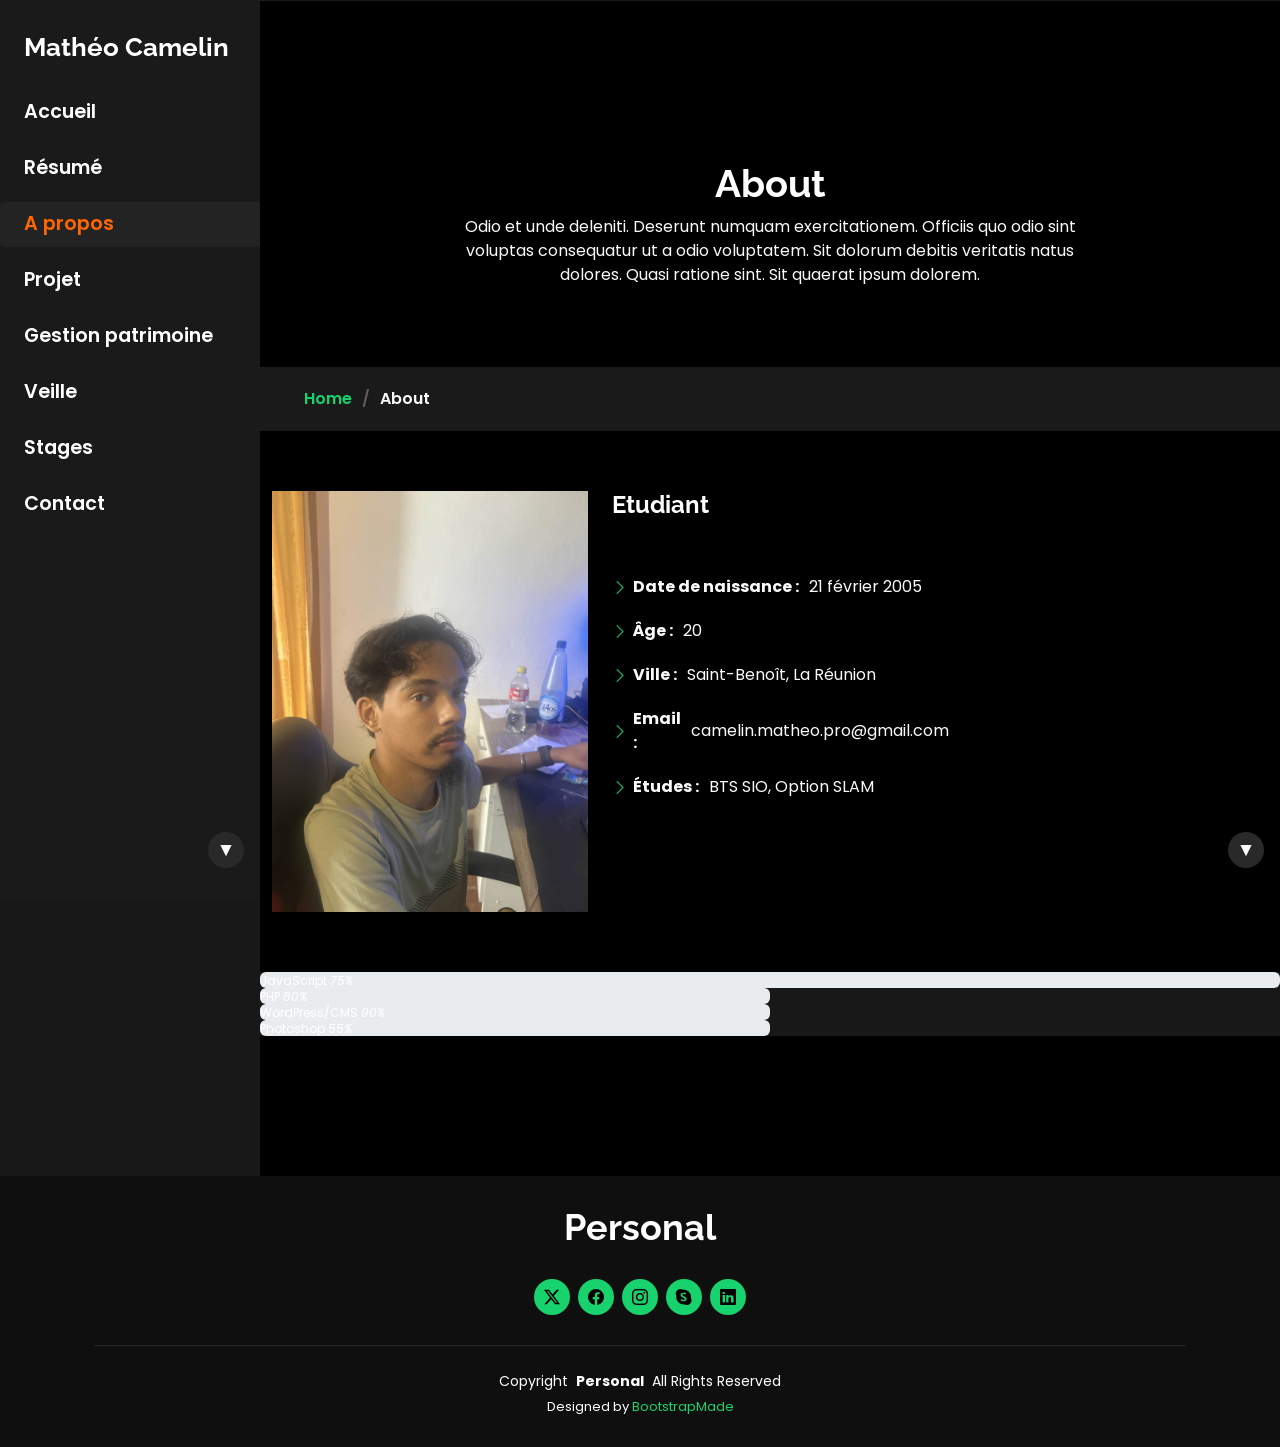
==== commit 71638e7c: "Suppression" ====
--- a/about.html
+++ b/about.html
@@ -48,9 +48,7 @@
   <li><a href="index.html">Accueil</a></li>
   <li><a href="resume.html">Résumé</a></li>
   <li><a href="about.html" class="active">A propos</a></li>
-        <li><a href="Experience.html">Experiences</a></li>
-        <li><a href="services.html">Projet</a></li>
-        <li><a href="#" class="has-submenu">Certifications</a></li>
+        <li><a href="projet.html">Projet</a></li>
         <li><a href="GP.html">Gestion patrimoine</a></li>
         <li><a href="#" class="has-submenu">Veille</a>
           <ul class="submenu">
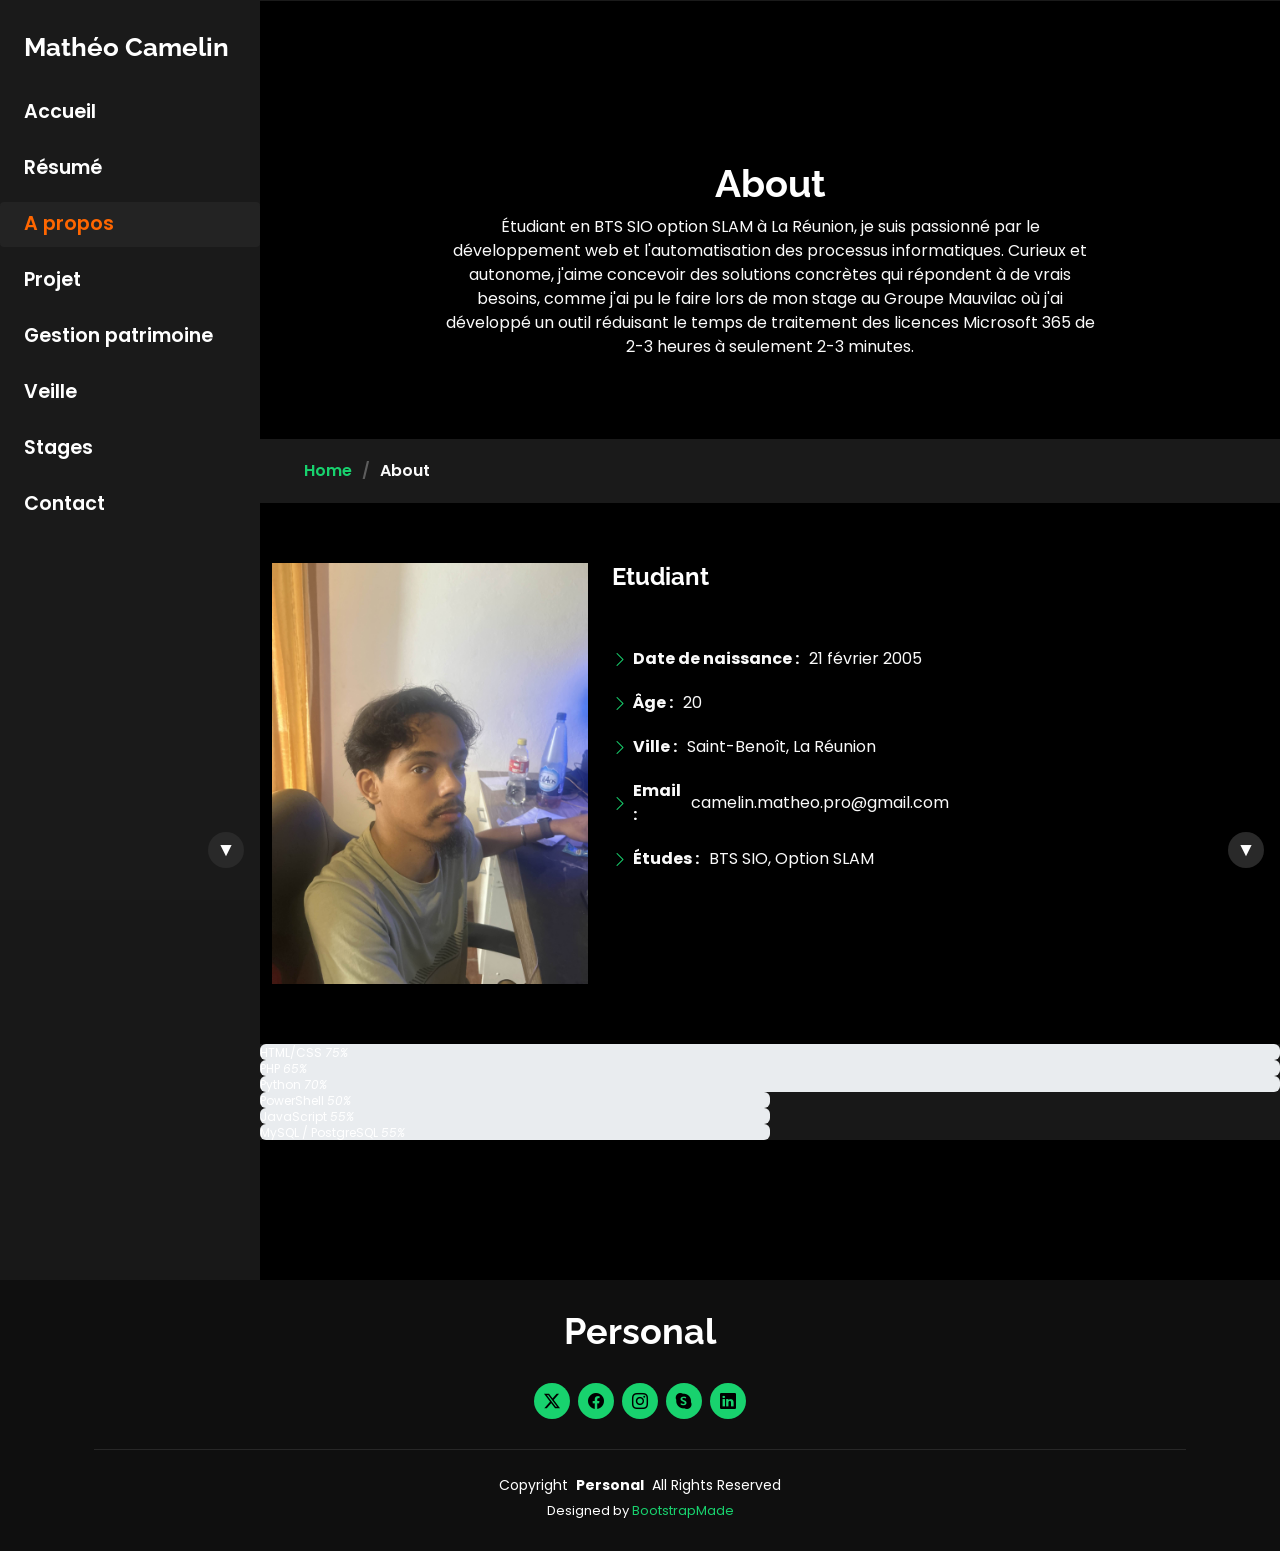
==== commit 42f3b057: "Mise a jour" ====
--- a/about.html
+++ b/about.html
@@ -395,7 +395,12 @@
           <div class="row d-flex justify-content-center text-center">
             <div class="col-lg-8">
               <h1>About</h1>
-              <p class="mb-0">Odio et unde deleniti. Deserunt numquam exercitationem. Officiis quo odio sint voluptas consequatur ut a odio voluptatem. Sit dolorum debitis veritatis natus dolores. Quasi ratione sint. Sit quaerat ipsum dolorem.</p>
+              <p class="mb-0">Étudiant en BTS SIO option SLAM à La Réunion, je suis passionné par le 
+développement web et l'automatisation des processus informatiques. Curieux 
+et autonome, j'aime concevoir des solutions concrètes qui répondent à de 
+vrais besoins, comme j'ai pu le faire lors de mon stage au Groupe Mauvilac 
+où j'ai développé un outil réduisant le temps de traitement des licences 
+Microsoft 365 de 2-3 heures à seulement 2-3 minutes.</p>
             </div>
           </div>
         </div>
@@ -451,32 +456,46 @@
             </div><!-- End Skills Item -->
 
             <div class="progress">
-              <span class="skill"><span>JavaScript</span> <i class="val">75%</i></span>
+              <span class="skill"><span>HTML/CSS</span> <i class="val">75%</i></span>
               <div class="progress-bar-wrap">
                 <div class="progress-bar" role="progressbar" aria-valuenow="75" aria-valuemin="0" aria-valuemax="100"></div>
               </div>
             </div><!-- End Skills Item -->
 
+            <div class="progress">
+              <span class="skill"><span>PHP</span> <i class="val">65%</i></span>
+              <div class="progress-bar-wrap">
+                <div class="progress-bar" role="progressbar" aria-valuenow="65" aria-valuemin="0" aria-valuemax="100"></div>
+              </div>
+            </div><!-- End Skills Item -->
+
+            <div class="progress">
+              <span class="skill"><span>Python</span> <i class="val">70%</i></span>
+              <div class="progress-bar-wrap">
+                <div class="progress-bar" role="progressbar" aria-valuenow="70" aria-valuemin="0" aria-valuemax="100"></div>
+              </div>
+            </div><!-- End Skills Item -->
+
           </div>
 
           <div class="col-lg-6">
 
             <div class="progress">
-              <span class="skill"><span>PHP</span> <i class="val">80%</i></span>
+              <span class="skill"><span>PowerShell</span> <i class="val">50%</i></span>
               <div class="progress-bar-wrap">
-                <div class="progress-bar" role="progressbar" aria-valuenow="80" aria-valuemin="0" aria-valuemax="100"></div>
+                <div class="progress-bar" role="progressbar" aria-valuenow="50" aria-valuemin="0" aria-valuemax="100"></div>
               </div>
             </div><!-- End Skills Item -->
 
             <div class="progress">
-              <span class="skill"><span>WordPress/CMS</span> <i class="val">90%</i></span>
+              <span class="skill"><span>JavaScript</span> <i class="val">55%</i></span>
               <div class="progress-bar-wrap">
-                <div class="progress-bar" role="progressbar" aria-valuenow="90" aria-valuemin="0" aria-valuemax="100"></div>
+                <div class="progress-bar" role="progressbar" aria-valuenow="55" aria-valuemin="0" aria-valuemax="100"></div>
               </div>
             </div><!-- End Skills Item -->
 
             <div class="progress">
-              <span class="skill"><span>Photoshop</span> <i class="val">55%</i></span>
+              <span class="skill"><span>MySQL / PostgreSQL</span> <i class="val">55%</i></span>
               <div class="progress-bar-wrap">
                 <div class="progress-bar" role="progressbar" aria-valuenow="55" aria-valuemin="0" aria-valuemax="100"></div>
               </div>
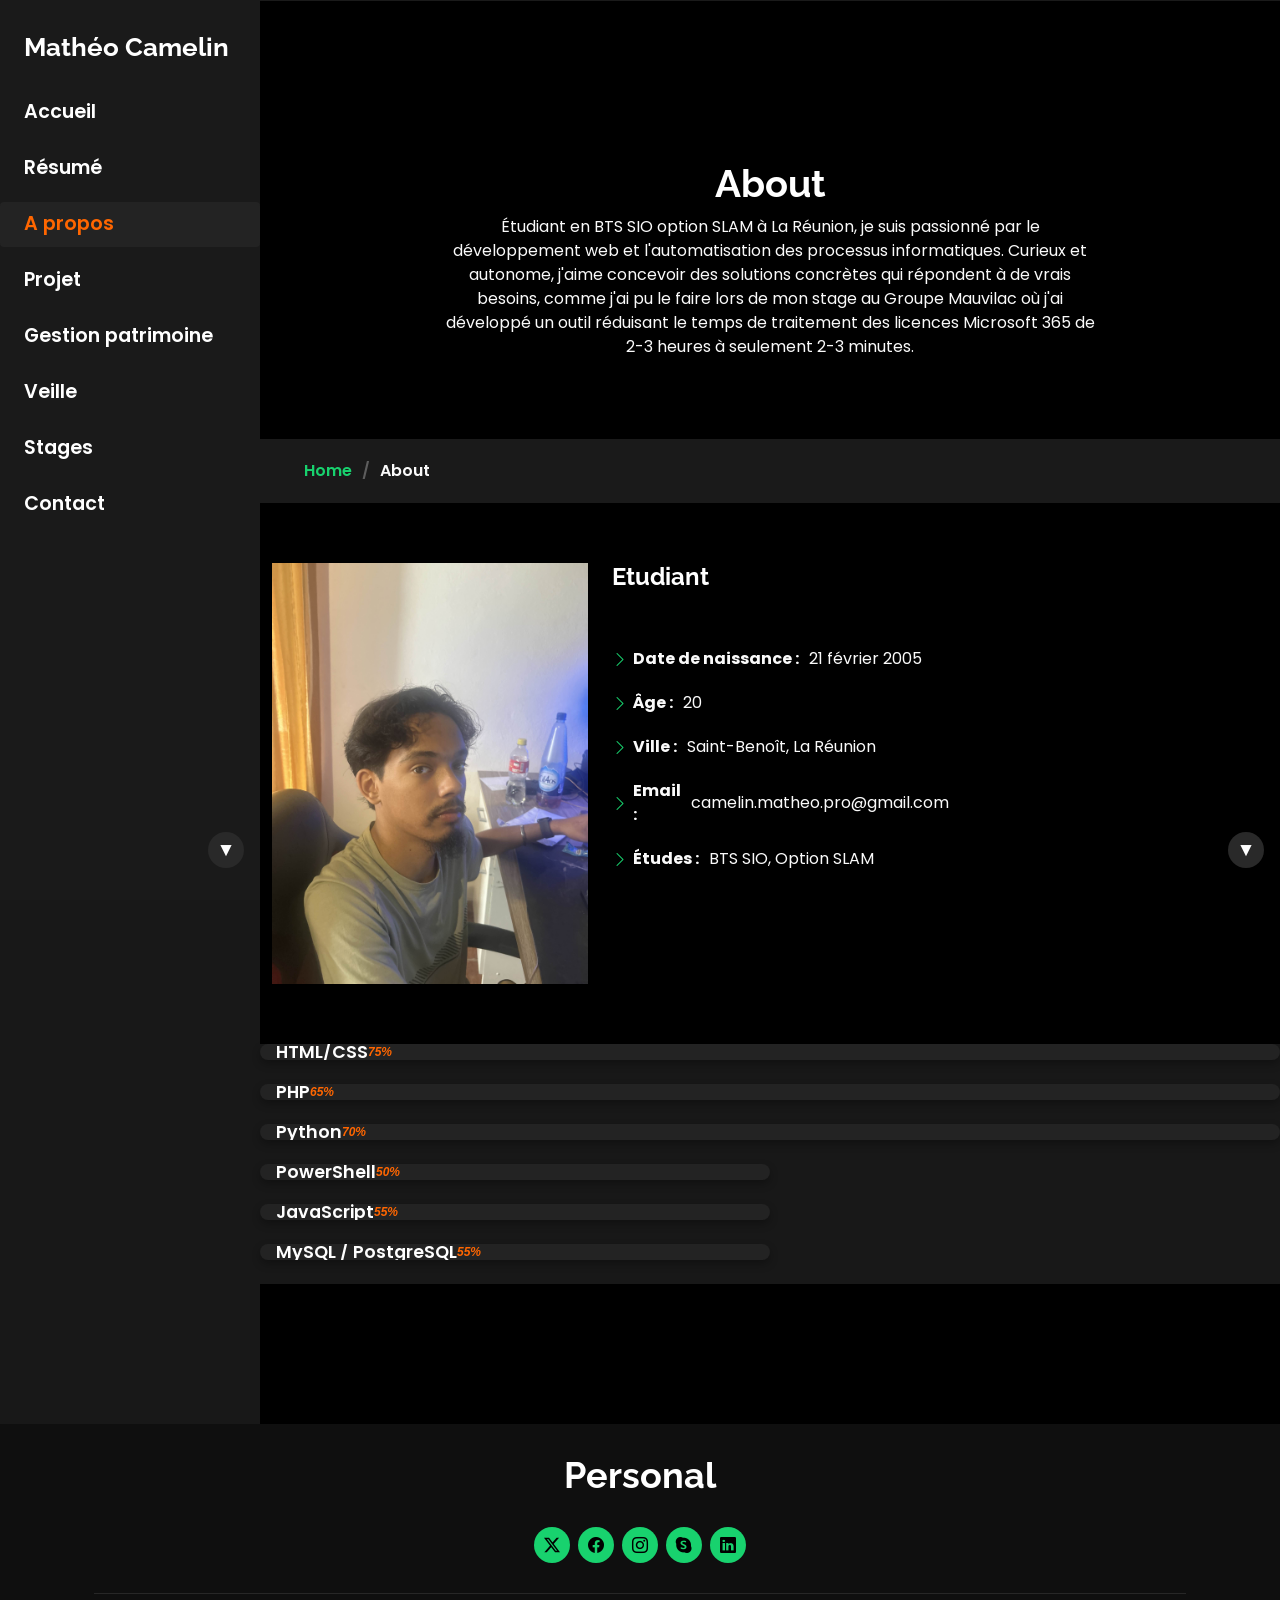
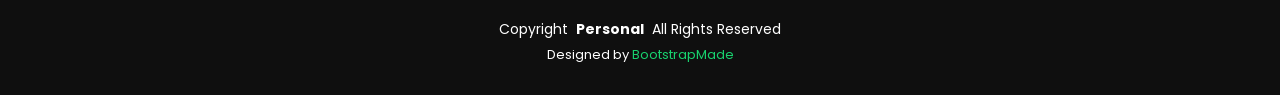
==== commit 56e20b3f: "UPDATE" ====
--- a/about.html
+++ b/about.html
@@ -348,6 +348,56 @@
       }
     }
   </style>
+
+  <style>
+    /* Skills Section Styling */
+    .progress {
+      margin-bottom: 1.5rem;
+      background: #232323;
+      border-radius: 10px;
+      overflow: hidden;
+      box-shadow: 0 4px 8px rgba(0,0,0,0.3);
+    }
+    .progress-bar-wrap {
+      background: #2a2a2a;
+      border-radius: 10px;
+      height: 24px;
+      position: relative;
+    }
+    .progress-bar {
+      background: linear-gradient(90deg, #ff6600 0%, #ff8533 100%);
+      height: 100%;
+      border-radius: 10px;
+      transition: width 1.5s ease-in-out;
+      position: relative;
+    }
+    .progress-bar::after {
+      content: '';
+      position: absolute;
+      top: 0;
+      left: 0;
+      bottom: 0;
+      right: 0;
+      background: linear-gradient(90deg, rgba(255,255,255,0.2) 0%, rgba(255,255,255,0) 100%);
+      border-radius: 10px;
+    }
+    .skill {
+      display: flex;
+      justify-content: space-between;
+      align-items: center;
+      padding: 0.5rem 1rem;
+      font-weight: 600;
+      color: #fff;
+    }
+    .skill span:first-child {
+      font-size: 1.1rem;
+    }
+    .val {
+      color: #ff6600;
+      font-weight: bold;
+    }
+  </style>
+
   <script>
     // Menu déroulant pour la veille
     document.addEventListener('DOMContentLoaded', function() {
@@ -383,6 +433,16 @@
         });
       }
       updateSidebarBtn();
+
+      // Animate progress bars
+      const progressBars = document.querySelectorAll('.progress-bar');
+      progressBars.forEach(bar => {
+        const value = bar.getAttribute('aria-valuenow');
+        bar.style.width = '0%';
+        setTimeout(() => {
+          bar.style.width = value + '%';
+        }, 500);
+      });
     });
   </script>
 
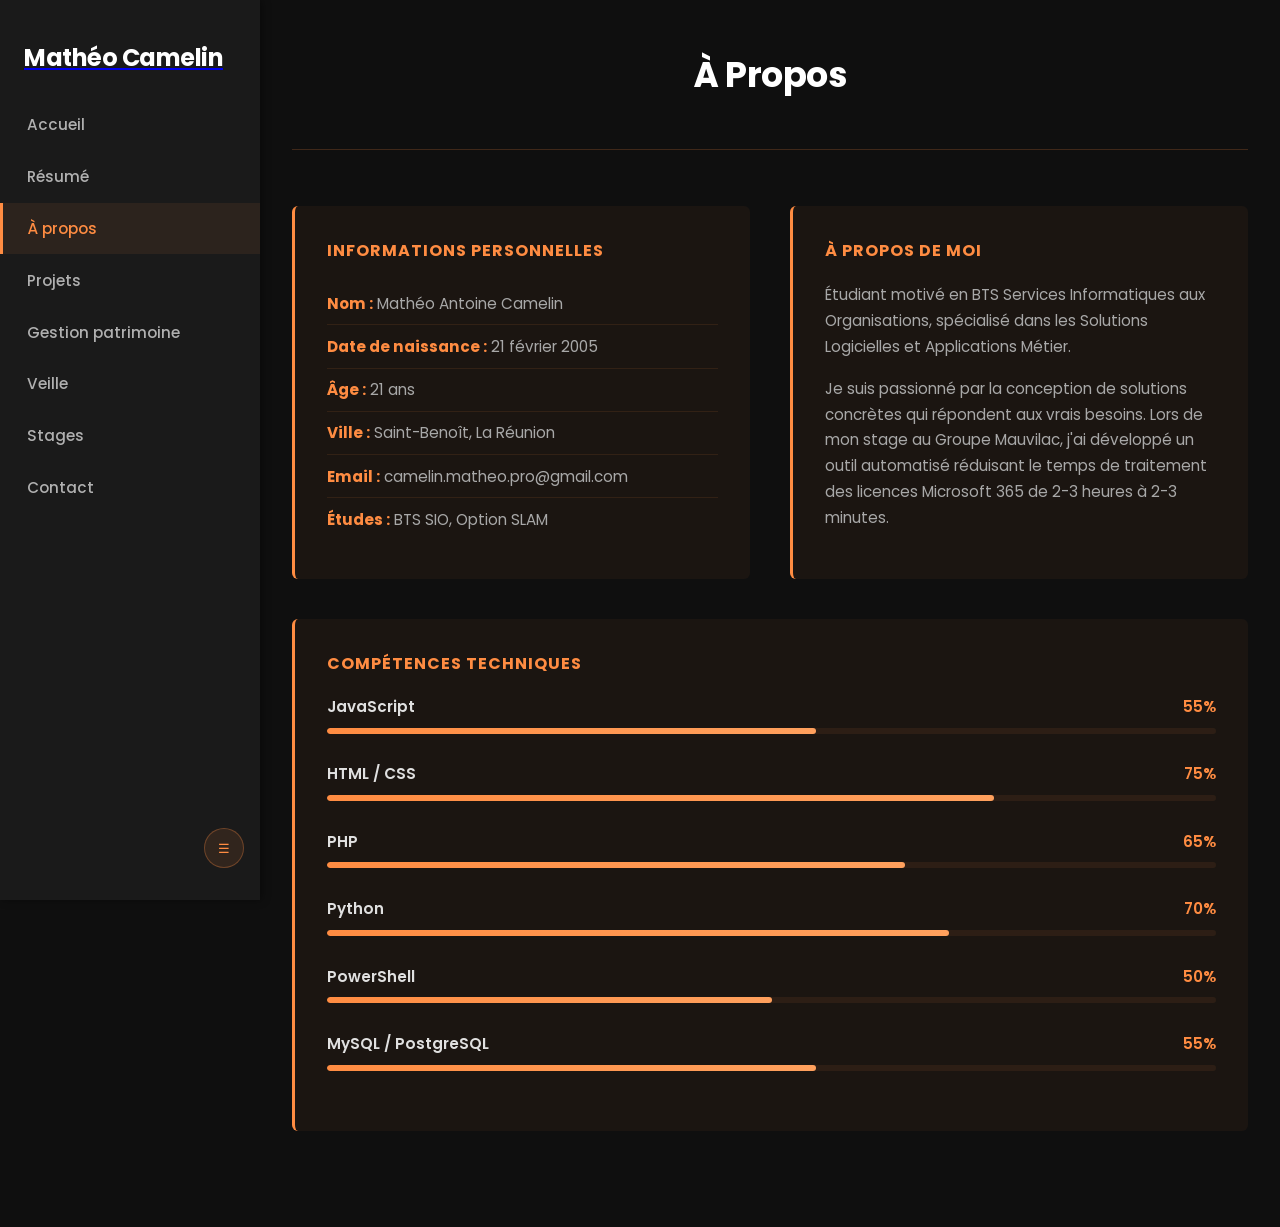
==== commit c3929275: "J'ai besoin de  Thune 😭" ====
--- a/about.html
+++ b/about.html
@@ -1,77 +1,28 @@
 <!DOCTYPE html>
-<html lang="en">
+<html lang="fr">
 
 <head>
   <meta charset="utf-8">
   <meta content="width=device-width, initial-scale=1.0" name="viewport">
-  <title>About - Personal Bootstrap Template</title>
-  <meta name="description" content="">
-  <meta name="keywords" content="">
-
-  <!-- Favicons -->
-  <link href="assets/img/favicon.png" rel="icon">
-  <link href="assets/img/apple-touch-icon.png" rel="apple-touch-icon">
-
-  <!-- Fonts -->
+  <title>À propos - Mathéo Camelin</title>
+  <meta name="description" content="À propos de Mathéo Camelin">
   <link href="https://fonts.googleapis.com" rel="preconnect">
   <link href="https://fonts.gstatic.com" rel="preconnect" crossorigin>
-  <link href="https://fonts.googleapis.com/css2?family=Roboto:ital,wght@0,100;0,300;0,400;0,500;0,700;0,900;1,100;1,300;1,400;1,500;1,700;1,900&family=Poppins:ital,wght@0,100;0,200;0,300;0,400;0,500;0,600;0,700;0,800;0,900;1,100;1,200;1,300;1,400;1,500;1,600;1,700;1,800;1,900&family=Raleway:ital,wght@0,100;0,200;0,300;0,400;0,500;0,600;0,700;0,800;0,900;1,100;1,200;1,300;1,400;1,500;1,600;1,700;1,800;1,900&display=swap" rel="stylesheet">
-
-  <!-- Vendor CSS Files -->
-  <link href="assets/vendor/bootstrap/css/bootstrap.min.css" rel="stylesheet">
-  <link href="assets/vendor/bootstrap-icons/bootstrap-icons.css" rel="stylesheet">
-  <link href="assets/vendor/aos/aos.css" rel="stylesheet">
-  <link href="assets/vendor/swiper/swiper-bundle.min.css" rel="stylesheet">
-  <link href="assets/vendor/glightbox/css/glightbox.min.css" rel="stylesheet">
-
-  <!-- Main CSS File -->
-  <link href="assets/css/main.css" rel="stylesheet">
-
-  <!-- =======================================================
-  * Template Name: Personal
-  * Template URL: https://bootstrapmade.com/personal-free-resume-bootstrap-template/
-  * Updated: Mar 05 2025 with Bootstrap v5.3.3
-  * Author: BootstrapMade.com
-  * License: https://bootstrapmade.com/license/
-  ======================================================== -->
-</head>
-
-<body class="about-page">
-
-
-  <aside id="sidebar" class="sidebar">
-    <div class="sidebar-logo">
-      <a href="index.html"><h1 class="sitename">Mathéo Camelin</h1></a>
-    </div>
-    <nav class="sidebar-nav">
-      <ul>
-  <li><a href="index.html">Accueil</a></li>
-  <li><a href="resume.html">Résumé</a></li>
-  <li><a href="about.html" class="active">A propos</a></li>
-        <li><a href="projet.html">Projet</a></li>
-        <li><a href="GP.html">Gestion patrimoine</a></li>
-        <li><a href="#" class="has-submenu">Veille</a>
-          <ul class="submenu">
-            <li><a href="veille-t.html">Veille technologique</a></li>
-            <li><a href="veille-J.html">Veille juridique</a></li>
-          </ul>
-        </li>
-        <li><a href="Stage.html">Stages</a></li>
-        <li><a href="contact.html">Contact</a></li>
-      </ul>
-    </nav>
-    <button class="sidebar-toggle" aria-label="Ouvrir/Fermer le menu"><span>&#9660;</span></button>
-  </aside>
-
+  <link href="https://fonts.googleapis.com/css2?family=Poppins:ital,wght@0,300;0,400;0,500;0,600;0,700&display=swap" rel="stylesheet">
   <style>
-    body {
+    * {
       margin: 0;
       padding: 0;
+      box-sizing: border-box;
+    }
+
+    body {
+      background: #0f0f0f;
+      color: #e0e0e0;
+      font-family: 'Poppins', sans-serif;
       min-height: 100vh;
-      background: #181818;
-      color: #fff;
-      font-family: 'Poppins', Arial, sans-serif;
-    }
+    }
+
     .sidebar {
       position: fixed;
       top: 0;
@@ -82,324 +33,357 @@
       display: flex;
       flex-direction: column;
       z-index: 1000;
-      transition: transform 0.3s;
-    }
+      transition: transform 0.3s ease;
+      box-shadow: 2px 0 8px rgba(0, 0, 0, 0.4);
+    }
+
     .sidebar-logo {
-      padding: 2rem 1.5rem 1rem 1.5rem;
-      text-align: left;
-    }
+      padding: 2.5rem 1.5rem 1.5rem;
+    }
+
     .sidebar-logo h1 {
       color: #fff;
-      font-size: 1.6rem;
-      margin: 0;
+      font-size: 1.5rem;
       font-weight: 700;
-    }
+      letter-spacing: -0.5px;
+    }
+
     .sidebar-nav ul {
       list-style: none;
       padding: 0;
       margin: 0;
-    }
-    .sidebar-nav ul li {
-      margin: 0.7rem 0;
-    }
+      flex: 1;
+    }
+
     .sidebar-nav ul li a {
-      color: #fff;
+      color: #b0b0b0;
       text-decoration: none;
-      font-size: 1.2rem;
-      font-weight: 600;
-      padding: 0.5rem 1.5rem;
+      font-size: 0.95rem;
+      font-weight: 500;
+      padding: 0.9rem 1.5rem;
       display: block;
-      border-radius: 4px;
-      transition: background 0.2s, color 0.2s;
-    }
-    .sidebar-nav ul li a.active,
-    .sidebar-nav ul li a:hover {
-      color: #ff6600;
-      background: #232323;
-    }
+      border-left: 3px solid transparent;
+      transition: all 0.2s ease;
+    }
+
+    .sidebar-nav ul li a:hover,
+    .sidebar-nav ul li a.active {
+      color: #ff8c42;
+      background: rgba(255, 140, 66, 0.08);
+      border-left-color: #ff8c42;
+    }
+
     .sidebar-nav ul li .submenu {
       display: none;
-      margin-left: 1.5rem;
-      margin-top: 0.2rem;
-    }
+    }
+
+    .sidebar-nav ul li .submenu li a {
+      padding-left: 3rem;
+      font-size: 0.9rem;
+    }
+
     .sidebar-nav ul li.open > .submenu {
       display: block;
     }
+
     .sidebar-toggle {
       position: absolute;
       right: 1rem;
       bottom: 2rem;
-      background: #292929;
-      color: #fff;
-      border: none;
+      background: rgba(255, 140, 66, 0.1);
+      color: #ff8c42;
+      border: 1px solid rgba(255, 140, 66, 0.3);
       border-radius: 50%;
-      width: 36px;
-      height: 36px;
-      font-size: 1.2rem;
+      width: 40px;
+      height: 40px;
       cursor: pointer;
       display: flex;
       align-items: center;
       justify-content: center;
-      transition: background 0.2s;
-    }
+      transition: all 0.2s ease;
+    }
+
     .sidebar-toggle:hover {
-      background: #ff6600;
-      color: #fff;
-    }
+      background: rgba(255, 140, 66, 0.15);
+    }
+
     @media (max-width: 900px) {
       .sidebar {
         width: 100vw;
         height: auto;
         flex-direction: row;
-        align-items: flex-start;
-        padding-bottom: 0.5rem;
-        position: fixed;
-        z-index: 1000;
-      }
-      .sidebar-logo {
-        padding: 1rem 1rem 0 1rem;
-      }
-      .sidebar-nav ul {
-        display: flex;
-        flex-direction: column;
-        width: 100%;
-      }
-      .sidebar-nav ul li {
-        margin: 0.3rem 0;
-      }
-      .sidebar-toggle {
-        right: 1rem;
-        bottom: 1rem;
-      }
-    }
-    @media (max-width: 600px) {
-      .sidebar {
-        width: 100vw;
-        height: auto;
-        position: fixed;
-        z-index: 1000;
-      }
-      .sidebar-nav ul li a {
-        font-size: 1rem;
-        padding: 0.5rem 1rem;
-      }
-      .sidebar-logo {
-        padding: 0.7rem 1rem 0 1rem;
-      }
-    }
+        box-shadow: 0 2px 8px rgba(0, 0, 0, 0.3);
+      }
+    }
+
     main.main {
       margin-left: 260px;
-      transition: margin-left 0.3s;
-    }
+      padding: 3rem 2rem;
+      transition: margin-left 0.3s ease;
+    }
+
     @media (max-width: 900px) {
       main.main {
         margin-left: 0;
-        margin-top: 80px;
-      }
-    }
-    @media (max-width: 600px) {
-      main.main {
-        margin-left: 0;
-        margin-top: 60px;
-      }
-    }
-  </style>
-    <button class="sidebar-toggle" aria-label="Ouvrir/Fermer le menu"><span>&#9660;</span></button>
-  </aside>
-
-  <style>
-    body {
-      margin: 0;
-      padding: 0;
-      min-height: 100vh;
-      background: #181818;
+        margin-top: 70px;
+        padding: 2rem 1.5rem;
+      }
+    }
+
+    .header {
+      text-align: center;
+      margin-bottom: 3.5rem;
+      padding-bottom: 2.5rem;
+      border-bottom: 1px solid rgba(255, 140, 66, 0.2);
+    }
+
+    .header h1 {
+      font-size: 2.2rem;
+      margin-bottom: 0.5rem;
       color: #fff;
-      font-family: 'Poppins', Arial, sans-serif;
-    }
-    .sidebar {
+      font-weight: 700;
+      letter-spacing: -0.5px;
+    }
+
+    .about-content {
+      display: grid;
+      grid-template-columns: 1fr 1fr;
+      gap: 2.5rem;
+      max-width: 1200px;
+      margin: 0 auto;
+      margin-bottom: 3rem;
+    }
+
+    .about-section {
+      background: rgba(255, 140, 66, 0.05);
+      padding: 2rem;
+      border-radius: 6px;
+      border-left: 3px solid #ff8c42;
+    }
+
+    .about-section h2 {
+      color: #ff8c42;
+      font-size: 1rem;
+      margin-bottom: 1.2rem;
+      text-transform: uppercase;
+      letter-spacing: 1px;
+      font-weight: 700;
+    }
+
+    .about-section p {
+      color: #a8a8a8;
+      line-height: 1.7;
+      margin-bottom: 1rem;
+      font-size: 0.95rem;
+    }
+
+    .about-section ul {
+      list-style: none;
+      color: #a8a8a8;
+    }
+
+    .about-section ul li {
+      padding: 0.6rem 0;
+      border-bottom: 1px solid rgba(255, 140, 66, 0.1);
+      font-size: 0.95rem;
+    }
+
+    .about-section ul li:last-child {
+      border-bottom: none;
+    }
+
+    .about-section strong {
+      color: #ff8c42;
+    }
+
+    .skills-container {
+      grid-column: 1 / -1;
+    }
+
+    .progress {
+      margin-bottom: 1.8rem;
+    }
+
+    .progress-label {
+      display: flex;
+      justify-content: space-between;
+      margin-bottom: 0.6rem;
+      font-weight: 600;
+      color: #e0e0e0;
+      font-size: 0.95rem;
+    }
+
+    .progress-bar-wrap {
+      background: rgba(255, 140, 66, 0.08);
+      border-radius: 4px;
+      height: 6px;
+      overflow: hidden;
+    }
+
+    .progress-bar {
+      background: linear-gradient(90deg, #ff8c42 0%, #ffa05d 100%);
+      height: 100%;
+      border-radius: 4px;
+      transition: width 1s ease-in-out;
+    }
+
+    .val {
+      color: #ff8c42;
+      font-weight: 600;
+    }
+
+    @media (max-width: 768px) {
+      .about-content {
+        grid-template-columns: 1fr;
+      }
+      .skills-container {
+        grid-column: 1;
+      }
+    }
+
+    #open-sidebar {
       position: fixed;
-      top: 0;
-      left: 0;
-      width: 260px;
-      height: 100vh;
-      background: #1a1a1a;
-      display: flex;
-      flex-direction: column;
-      z-index: 1000;
-      transition: transform 0.3s;
-    }
-    .sidebar-logo {
-      padding: 2rem 1.5rem 1rem 1.5rem;
-      text-align: left;
-    }
-    .sidebar-logo h1 {
-      color: #fff;
-      font-size: 1.6rem;
-      margin: 0;
-      font-weight: 700;
-    }
-    .sidebar-nav ul {
-      list-style: none;
-      padding: 0;
-      margin: 0;
-    }
-    .sidebar-nav ul li {
-      margin: 0.7rem 0;
-    }
-    .sidebar-nav ul li a {
-      color: #fff;
-      text-decoration: none;
-      font-size: 1.2rem;
-      font-weight: 600;
-      padding: 0.5rem 1.5rem;
-      display: block;
-      border-radius: 4px;
-      transition: background 0.2s, color 0.2s;
-    }
-    .sidebar-nav ul li a.active,
-    .sidebar-nav ul li a:hover {
-      color: #ff6600;
-      background: #232323;
-    }
-    .sidebar-nav ul li .submenu {
-      display: none;
-      margin-left: 1.5rem;
-      margin-top: 0.2rem;
-    }
-    .sidebar-nav ul li.open > .submenu {
-      display: block;
-    }
-    .sidebar-toggle {
-      position: absolute;
-      right: 1rem;
-      bottom: 2rem;
-      background: #292929;
+      top: 24px;
+      left: 24px;
+      z-index: 1100;
+      background: #ff8c42;
       color: #fff;
       border: none;
       border-radius: 50%;
-      width: 36px;
-      height: 36px;
-      font-size: 1.2rem;
+      width: 44px;
+      height: 44px;
+      font-size: 1.3rem;
+      box-shadow: 0 4px 12px rgba(255, 140, 66, 0.3);
       cursor: pointer;
-      display: flex;
-      align-items: center;
-      justify-content: center;
-      transition: background 0.2s;
-    }
-    .sidebar-toggle:hover {
-      background: #ff6600;
-      color: #fff;
-    }
-    @media (max-width: 900px) {
-      .sidebar {
-        width: 100vw;
-        height: auto;
-        flex-direction: row;
-        align-items: flex-start;
-        padding-bottom: 0.5rem;
-        position: fixed;
-        z-index: 1000;
-      }
-      .sidebar-logo {
-        padding: 1rem 1rem 0 1rem;
-      }
-      .sidebar-nav ul {
-        display: flex;
-        flex-direction: column;
-        width: 100%;
-      }
-      .sidebar-nav ul li {
-        margin: 0.3rem 0;
-      }
-      .sidebar-toggle {
-        right: 1rem;
-        bottom: 1rem;
-      }
-    }
-    @media (max-width: 600px) {
-      .sidebar {
-        width: 100vw;
-        height: auto;
-        position: fixed;
-        z-index: 1000;
-      }
-      .sidebar-nav ul li a {
-        font-size: 1rem;
-        padding: 0.5rem 1rem;
-      }
-      .sidebar-logo {
-        padding: 0.7rem 1rem 0 1rem;
-      }
-    }
-    main.main {
-      margin-left: 260px;
-      transition: margin-left 0.3s;
-    }
-    @media (max-width: 900px) {
-      main.main {
-        margin-left: 0;
-        margin-top: 80px;
-      }
-    }
-    @media (max-width: 600px) {
-      main.main {
-        margin-left: 0;
-        margin-top: 60px;
-      }
+      display: none;
+      transition: all 0.2s ease;
     }
   </style>
-
-  <style>
-    /* Skills Section Styling */
-    .progress {
-      margin-bottom: 1.5rem;
-      background: #232323;
-      border-radius: 10px;
-      overflow: hidden;
-      box-shadow: 0 4px 8px rgba(0,0,0,0.3);
-    }
-    .progress-bar-wrap {
-      background: #2a2a2a;
-      border-radius: 10px;
-      height: 24px;
-      position: relative;
-    }
-    .progress-bar {
-      background: linear-gradient(90deg, #ff6600 0%, #ff8533 100%);
-      height: 100%;
-      border-radius: 10px;
-      transition: width 1.5s ease-in-out;
-      position: relative;
-    }
-    .progress-bar::after {
-      content: '';
-      position: absolute;
-      top: 0;
-      left: 0;
-      bottom: 0;
-      right: 0;
-      background: linear-gradient(90deg, rgba(255,255,255,0.2) 0%, rgba(255,255,255,0) 100%);
-      border-radius: 10px;
-    }
-    .skill {
-      display: flex;
-      justify-content: space-between;
-      align-items: center;
-      padding: 0.5rem 1rem;
-      font-weight: 600;
-      color: #fff;
-    }
-    .skill span:first-child {
-      font-size: 1.1rem;
-    }
-    .val {
-      color: #ff6600;
-      font-weight: bold;
-    }
-  </style>
+</head>
+
+<body class="about-page">
+
+  <aside id="sidebar" class="sidebar">
+    <div class="sidebar-logo">
+      <a href="index.html"><h1 class="sitename">Mathéo Camelin</h1></a>
+    </div>
+    <nav class="sidebar-nav">
+      <ul>
+        <li><a href="index.html">Accueil</a></li>
+        <li><a href="resume.html">Résumé</a></li>
+        <li><a href="about.html" class="active">À propos</a></li>
+        <li><a href="projet.html">Projets</a></li>
+        <li><a href="GP.html">Gestion patrimoine</a></li>
+        <li><a href="#" class="has-submenu">Veille</a>
+          <ul class="submenu">
+            <li><a href="veille-t.html">Technologique</a></li>
+            <li><a href="veille-J.html">Juridique</a></li>
+          </ul>
+        </li>
+        <li><a href="Stage.html">Stages</a></li>
+        <li><a href="contact.html">Contact</a></li>
+      </ul>
+    </nav>
+    <button class="sidebar-toggle" aria-label="Ouvrir/Fermer le menu">☰</button>
+  </aside>
+
+  <button id="open-sidebar">☰</button>
+
+  <main class="main">
+    <div class="header">
+      <h1>À Propos</h1>
+    </div>
+
+    <div class="about-content">
+      <div class="about-section">
+        <h2>Informations personnelles</h2>
+        <ul>
+          <li><strong>Nom :</strong> Mathéo Antoine Camelin</li>
+          <li><strong>Date de naissance :</strong> 21 février 2005</li>
+          <li><strong>Âge :</strong> <span id="ageDisplay">20</span> ans</li>
+          <li><strong>Ville :</strong> Saint-Benoît, La Réunion</li>
+          <li><strong>Email :</strong> camelin.matheo.pro@gmail.com</li>
+          <li><strong>Études :</strong> BTS SIO, Option SLAM</li>
+        </ul>
+      </div>
+
+      <div class="about-section">
+        <h2>À propos de moi</h2>
+        <p>
+          Étudiant motivé en BTS Services Informatiques aux Organisations, spécialisé dans les Solutions Logicielles et Applications Métier.
+        </p>
+        <p>
+          Je suis passionné par la conception de solutions concrètes qui répondent aux vrais besoins. Lors de mon stage au Groupe Mauvilac, j'ai développé un outil automatisé réduisant le temps de traitement des licences Microsoft 365 de 2-3 heures à 2-3 minutes.
+        </p>
+      </div>
+
+      <div class="skills-container about-section">
+        <h2>Compétences techniques</h2>
+
+        <div class="progress">
+          <div class="progress-label">
+            <span>JavaScript</span>
+            <span class="val">55%</span>
+          </div>
+          <div class="progress-bar-wrap">
+            <div class="progress-bar" style="width: 55%;"></div>
+          </div>
+        </div>
+
+        <div class="progress">
+          <div class="progress-label">
+            <span>HTML / CSS</span>
+            <span class="val">75%</span>
+          </div>
+          <div class="progress-bar-wrap">
+            <div class="progress-bar" style="width: 75%;"></div>
+          </div>
+        </div>
+
+        <div class="progress">
+          <div class="progress-label">
+            <span>PHP</span>
+            <span class="val">65%</span>
+          </div>
+          <div class="progress-bar-wrap">
+            <div class="progress-bar" style="width: 65%;"></div>
+          </div>
+        </div>
+
+        <div class="progress">
+          <div class="progress-label">
+            <span>Python</span>
+            <span class="val">70%</span>
+          </div>
+          <div class="progress-bar-wrap">
+            <div class="progress-bar" style="width: 70%;"></div>
+          </div>
+        </div>
+
+        <div class="progress">
+          <div class="progress-label">
+            <span>PowerShell</span>
+            <span class="val">50%</span>
+          </div>
+          <div class="progress-bar-wrap">
+            <div class="progress-bar" style="width: 50%;"></div>
+          </div>
+        </div>
+
+        <div class="progress">
+          <div class="progress-label">
+            <span>MySQL / PostgreSQL</span>
+            <span class="val">55%</span>
+          </div>
+          <div class="progress-bar-wrap">
+            <div class="progress-bar" style="width: 55%;"></div>
+          </div>
+        </div>
+      </div>
+    </div>
+  </main>
 
   <script>
-    // Menu déroulant pour la veille
     document.addEventListener('DOMContentLoaded', function() {
       document.querySelectorAll('.has-submenu').forEach(function(el) {
         el.addEventListener('click', function(e) {
@@ -407,17 +391,15 @@
           this.parentElement.classList.toggle('open');
         });
       });
-      // Toggle sidebar (mobile)
+
       const sidebar = document.getElementById('sidebar');
       const toggleBtn = document.querySelector('.sidebar-toggle');
       const openSidebarBtn = document.getElementById('open-sidebar');
+
       function updateSidebarBtn() {
-        if (sidebar.classList.contains('sidebar-closed')) {
-          openSidebarBtn.style.display = 'block';
-        } else {
-          openSidebarBtn.style.display = 'none';
-        }
-      }
+        openSidebarBtn.style.display = sidebar.classList.contains('sidebar-closed') ? 'block' : 'none';
+      }
+
       if (toggleBtn) {
         toggleBtn.addEventListener('click', function() {
           sidebar.classList.toggle('sidebar-closed');
@@ -425,6 +407,7 @@
           updateSidebarBtn();
         });
       }
+
       if (openSidebarBtn) {
         openSidebarBtn.addEventListener('click', function() {
           sidebar.classList.remove('sidebar-closed');
@@ -432,230 +415,24 @@
           updateSidebarBtn();
         });
       }
+
       updateSidebarBtn();
 
-      // Animate progress bars
-      const progressBars = document.querySelectorAll('.progress-bar');
-      progressBars.forEach(bar => {
-        const value = bar.getAttribute('aria-valuenow');
-        bar.style.width = '0%';
-        setTimeout(() => {
-          bar.style.width = value + '%';
-        }, 500);
-      });
+      function calculateAge() {
+        const birthDate = new Date(2005, 1, 21);
+        const today = new Date();
+        let age = today.getFullYear() - birthDate.getFullYear();
+        const monthDiff = today.getMonth() - birthDate.getMonth();
+        if (monthDiff < 0 || (monthDiff === 0 && today.getDate() < birthDate.getDate())) {
+          age--;
+        }
+        document.getElementById('ageDisplay').textContent = age;
+      }
+
+      calculateAge();
     });
   </script>
 
-  <main class="main">
-
-    <!-- Page Title -->
-    <div class="page-title" data-aos="fade">
-      <div class="heading">
-        <div class="container">
-          <div class="row d-flex justify-content-center text-center">
-            <div class="col-lg-8">
-              <h1>About</h1>
-              <p class="mb-0">Étudiant en BTS SIO option SLAM à La Réunion, je suis passionné par le 
-développement web et l'automatisation des processus informatiques. Curieux 
-et autonome, j'aime concevoir des solutions concrètes qui répondent à de 
-vrais besoins, comme j'ai pu le faire lors de mon stage au Groupe Mauvilac 
-où j'ai développé un outil réduisant le temps de traitement des licences 
-Microsoft 365 de 2-3 heures à seulement 2-3 minutes.</p>
-            </div>
-          </div>
-        </div>
-      </div>
-      <nav class="breadcrumbs">
-        <div class="container">
-          <ol>
-            <li><a href="index.html">Home</a></li>
-            <li class="current">About</li>
-          </ol>
-        </div>
-      </nav>
-    </div><!-- End Page Title -->
-
-    <!-- About Section -->
-    <section id="about" class="about section">
-
-      <div class="container" data-aos="fade-up" data-aos-delay="100">
-
-        <div class="row gy-4 justify-content-center">
-          <div class="col-lg-4">
-            <img src="assets/img/profile-img.jpg" class="img-fluid" alt="">
-          </div>
-          <div class="col-lg-8 content">
-            <h2> Etudiant </h2>
-            <p class="fst-italic py-3">
-              
-            </p>
-            <div class="row">
-              <div class="col-lg-6">
-                <ul>
-                  <li><i class="bi bi-chevron-right"></i> <strong>Date de naissance :</strong> <span>21 février 2005</span></li>
-                  <li><i class="bi bi-chevron-right"></i> <strong>Âge :</strong> <span>20</span></li>
-                  <li><i class="bi bi-chevron-right"></i> <strong>Ville :</strong> <span>Saint-Benoît, La Réunion</span></li>
-                  <li><i class="bi bi-chevron-right"></i> <strong>Email :</strong> <span>camelin.matheo.pro@gmail.com</span></li>
-                  <li><i class="bi bi-chevron-right"></i> <strong>Études :</strong> <span>BTS SIO, Option SLAM</span></li>
-                </ul>
-              </div>
-              <div class="col-lg-6">
-                <!-- Informations déplacées dans la colonne de gauche -->
-              </div>
-            </div>
-            <p class="py-3">
-              
-          </div>
-        </div>
-
-      </div>
-
-    </section><!-- /About Section -->
-
-              </div>
-            </div><!-- End Skills Item -->
-
-            <div class="progress">
-              <span class="skill"><span>HTML/CSS</span> <i class="val">75%</i></span>
-              <div class="progress-bar-wrap">
-                <div class="progress-bar" role="progressbar" aria-valuenow="75" aria-valuemin="0" aria-valuemax="100"></div>
-              </div>
-            </div><!-- End Skills Item -->
-
-            <div class="progress">
-              <span class="skill"><span>PHP</span> <i class="val">65%</i></span>
-              <div class="progress-bar-wrap">
-                <div class="progress-bar" role="progressbar" aria-valuenow="65" aria-valuemin="0" aria-valuemax="100"></div>
-              </div>
-            </div><!-- End Skills Item -->
-
-            <div class="progress">
-              <span class="skill"><span>Python</span> <i class="val">70%</i></span>
-              <div class="progress-bar-wrap">
-                <div class="progress-bar" role="progressbar" aria-valuenow="70" aria-valuemin="0" aria-valuemax="100"></div>
-              </div>
-            </div><!-- End Skills Item -->
-
-          </div>
-
-          <div class="col-lg-6">
-
-            <div class="progress">
-              <span class="skill"><span>PowerShell</span> <i class="val">50%</i></span>
-              <div class="progress-bar-wrap">
-                <div class="progress-bar" role="progressbar" aria-valuenow="50" aria-valuemin="0" aria-valuemax="100"></div>
-              </div>
-            </div><!-- End Skills Item -->
-
-            <div class="progress">
-              <span class="skill"><span>JavaScript</span> <i class="val">55%</i></span>
-              <div class="progress-bar-wrap">
-                <div class="progress-bar" role="progressbar" aria-valuenow="55" aria-valuemin="0" aria-valuemax="100"></div>
-              </div>
-            </div><!-- End Skills Item -->
-
-            <div class="progress">
-              <span class="skill"><span>MySQL / PostgreSQL</span> <i class="val">55%</i></span>
-              <div class="progress-bar-wrap">
-                <div class="progress-bar" role="progressbar" aria-valuenow="55" aria-valuemin="0" aria-valuemax="100"></div>
-              </div>
-            </div><!-- End Skills Item -->
-
-          </div>
-
-        </div>
-
-      </div>
-
-    </section><!-- /Skills Section -->
-
-   
-
-    </section><!-- /Interests Section -->
-
-    <!-- Testimonials Section -->
-    <section id="testimonials" class="testimonials section">
-
-      <!-- Section Title -->
-     
-
-          </div>
-          <div class="swiper-pagination"></div>
-        </div>
-
-      </div>
-
-    </section><!-- /Testimonials Section -->
-
-  </main>
-
-  <footer id="footer" class="footer dark-background">
-    <div class="container">
-      <h3 class="sitename">Personal</h3>
-      <p></p>
-      <div class="social-links d-flex justify-content-center">
-        <a href=""><i class="bi bi-twitter-x"></i></a>
-        <a href=""><i class="bi bi-facebook"></i></a>
-        <a href=""><i class="bi bi-instagram"></i></a>
-        <a href=""><i class="bi bi-skype"></i></a>
-        <a href=""><i class="bi bi-linkedin"></i></a>
-      </div>
-      <div class="container">
-        <div class="copyright">
-          <span>Copyright</span> <strong class="px-1 sitename">Personal</strong> <span>All Rights Reserved</span>
-        </div>
-        <div class="credits">
-          <!-- All the links in the footer should remain intact. -->
-          <!-- You can delete the links only if you've purchased the pro version. -->
-          <!-- Licensing information: https://bootstrapmade.com/license/ -->
-          <!-- Purchase the pro version with working PHP/AJAX contact form: [buy-url] -->
-          Designed by <a href="https://bootstrapmade.com/">BootstrapMade</a>
-        </div>
-      </div>
-    </div>
-  </footer>
-
-  <!-- Scroll Top -->
-  <a href="#" id="scroll-top" class="scroll-top d-flex align-items-center justify-content-center"><i class="bi bi-arrow-up-short"></i></a>
-
-  <!-- Preloader -->
-  <div id="preloader"></div>
-
-  <!-- Vendor JS Files -->
-  <script src="assets/vendor/bootstrap/js/bootstrap.bundle.min.js"></script>
-  <script src="assets/vendor/php-email-form/validate.js"></script>
-  <script src="assets/vendor/aos/aos.js"></script>
-  <script src="assets/vendor/typed.js/typed.umd.js"></script>
-  <script src="assets/vendor/purecounter/purecounter_vanilla.js"></script>
-  <script src="assets/vendor/waypoints/noframework.waypoints.js"></script>
-  <script src="assets/vendor/swiper/swiper-bundle.min.js"></script>
-  <script src="assets/vendor/glightbox/js/glightbox.min.js"></script>
-  <script src="assets/vendor/imagesloaded/imagesloaded.pkgd.min.js"></script>
-  <script src="assets/vendor/isotope-layout/isotope.pkgd.min.js"></script>
-
-  <!-- Main JS File -->
-  <script src="assets/js/main.js"></script>
-
-  <!-- ...après la balise de fermeture de la sidebar... -->
-  <button id="open-sidebar" style="
-    position: fixed;
-    top: 24px;
-    left: 24px;
-    z-index: 1100;
-    background: #ff6600;
-    color: #fff;
-    border: none;
-    border-radius: 50%;
-    width: 44px;
-    height: 44px;
-    font-size: 1.5rem;
-    box-shadow: 0 2px 8px #0003;
-    cursor: pointer;
-    display: none;
-  ">
-    ☰
-  </button>
-
 </body>
 
 </html>
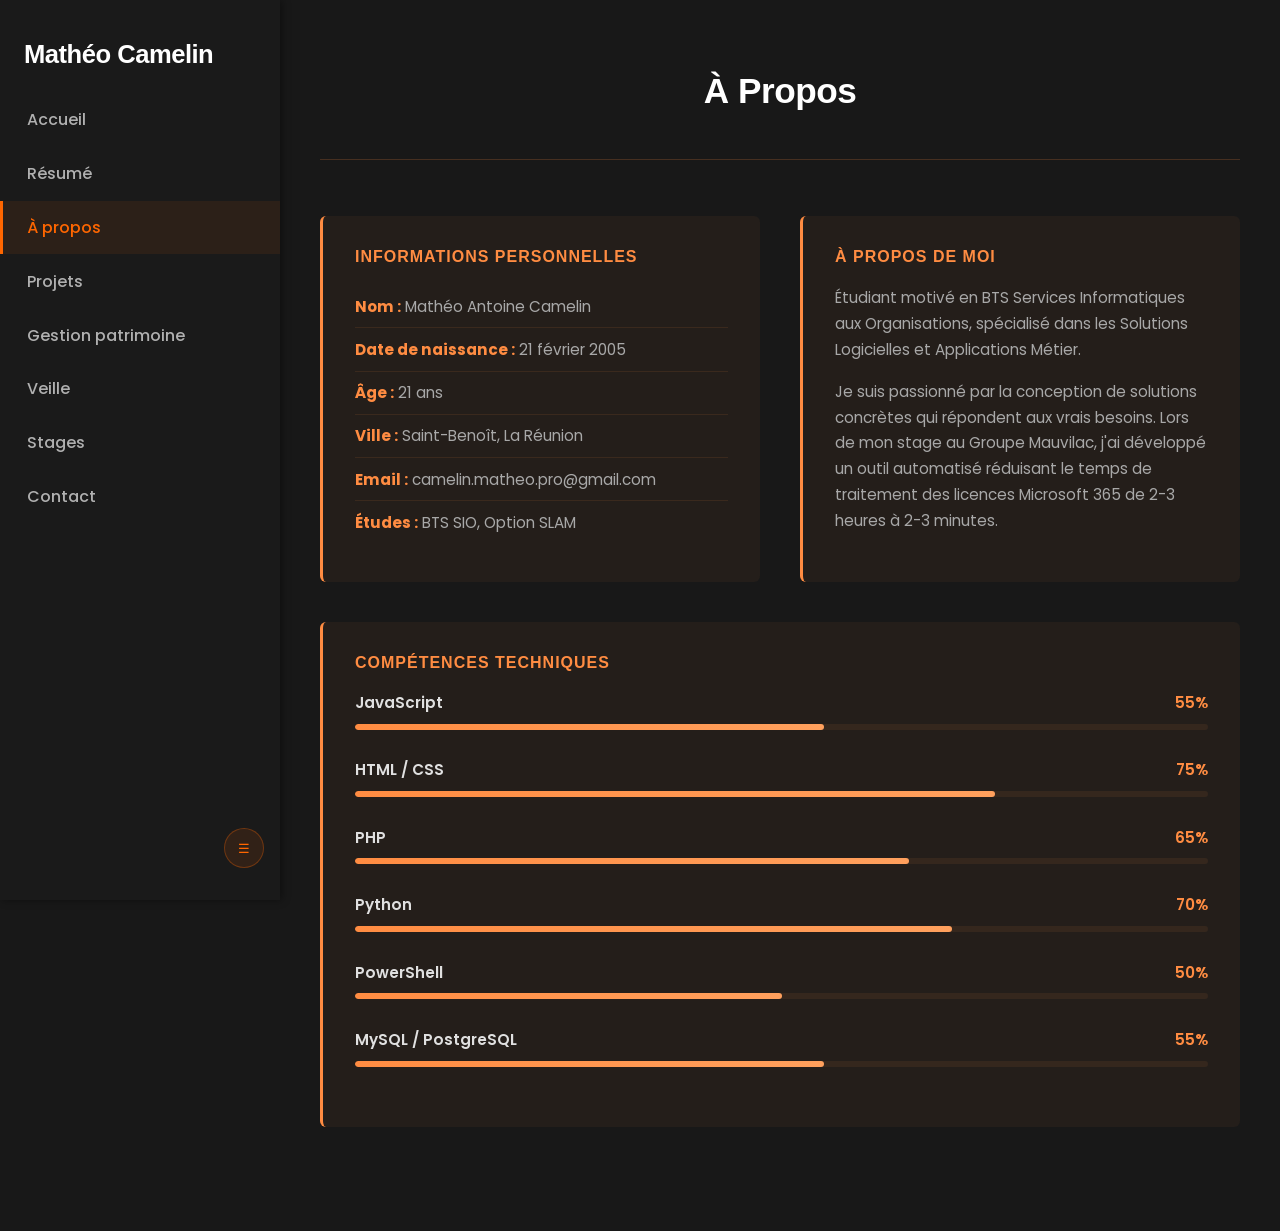
==== commit 40950dc6: "version mobile" ====
--- a/about.html
+++ b/about.html
@@ -9,127 +9,9 @@
   <link href="https://fonts.googleapis.com" rel="preconnect">
   <link href="https://fonts.gstatic.com" rel="preconnect" crossorigin>
   <link href="https://fonts.googleapis.com/css2?family=Poppins:ital,wght@0,300;0,400;0,500;0,600;0,700&display=swap" rel="stylesheet">
+  <link href="assets/css/main.css" rel="stylesheet">
+  <link href="assets/css/sidebar-responsive.css" rel="stylesheet">
   <style>
-    * {
-      margin: 0;
-      padding: 0;
-      box-sizing: border-box;
-    }
-
-    body {
-      background: #0f0f0f;
-      color: #e0e0e0;
-      font-family: 'Poppins', sans-serif;
-      min-height: 100vh;
-    }
-
-    .sidebar {
-      position: fixed;
-      top: 0;
-      left: 0;
-      width: 260px;
-      height: 100vh;
-      background: #1a1a1a;
-      display: flex;
-      flex-direction: column;
-      z-index: 1000;
-      transition: transform 0.3s ease;
-      box-shadow: 2px 0 8px rgba(0, 0, 0, 0.4);
-    }
-
-    .sidebar-logo {
-      padding: 2.5rem 1.5rem 1.5rem;
-    }
-
-    .sidebar-logo h1 {
-      color: #fff;
-      font-size: 1.5rem;
-      font-weight: 700;
-      letter-spacing: -0.5px;
-    }
-
-    .sidebar-nav ul {
-      list-style: none;
-      padding: 0;
-      margin: 0;
-      flex: 1;
-    }
-
-    .sidebar-nav ul li a {
-      color: #b0b0b0;
-      text-decoration: none;
-      font-size: 0.95rem;
-      font-weight: 500;
-      padding: 0.9rem 1.5rem;
-      display: block;
-      border-left: 3px solid transparent;
-      transition: all 0.2s ease;
-    }
-
-    .sidebar-nav ul li a:hover,
-    .sidebar-nav ul li a.active {
-      color: #ff8c42;
-      background: rgba(255, 140, 66, 0.08);
-      border-left-color: #ff8c42;
-    }
-
-    .sidebar-nav ul li .submenu {
-      display: none;
-    }
-
-    .sidebar-nav ul li .submenu li a {
-      padding-left: 3rem;
-      font-size: 0.9rem;
-    }
-
-    .sidebar-nav ul li.open > .submenu {
-      display: block;
-    }
-
-    .sidebar-toggle {
-      position: absolute;
-      right: 1rem;
-      bottom: 2rem;
-      background: rgba(255, 140, 66, 0.1);
-      color: #ff8c42;
-      border: 1px solid rgba(255, 140, 66, 0.3);
-      border-radius: 50%;
-      width: 40px;
-      height: 40px;
-      cursor: pointer;
-      display: flex;
-      align-items: center;
-      justify-content: center;
-      transition: all 0.2s ease;
-    }
-
-    .sidebar-toggle:hover {
-      background: rgba(255, 140, 66, 0.15);
-    }
-
-    @media (max-width: 900px) {
-      .sidebar {
-        width: 100vw;
-        height: auto;
-        flex-direction: row;
-        box-shadow: 0 2px 8px rgba(0, 0, 0, 0.3);
-      }
-    }
-
-    main.main {
-      margin-left: 260px;
-      padding: 3rem 2rem;
-      transition: margin-left 0.3s ease;
-    }
-
-    @media (max-width: 900px) {
-      main.main {
-        margin-left: 0;
-        margin-top: 70px;
-        padding: 2rem 1.5rem;
-      }
-    }
-
     .header {
       text-align: center;
       margin-bottom: 3.5rem;
@@ -239,24 +121,6 @@
       .skills-container {
         grid-column: 1;
       }
-    }
-
-    #open-sidebar {
-      position: fixed;
-      top: 24px;
-      left: 24px;
-      z-index: 1100;
-      background: #ff8c42;
-      color: #fff;
-      border: none;
-      border-radius: 50%;
-      width: 44px;
-      height: 44px;
-      font-size: 1.3rem;
-      box-shadow: 0 4px 12px rgba(255, 140, 66, 0.3);
-      cursor: pointer;
-      display: none;
-      transition: all 0.2s ease;
     }
   </style>
 </head>
--- a/assets/css/main.css
+++ b/assets/css/main.css
@@ -0,0 +1,1476 @@
+/**
+* Template Name: Personal
+* Template URL: https://bootstrapmade.com/personal-free-resume-bootstrap-template/
+* Updated: Mar 05 2025 with Bootstrap v5.3.3
+* Author: BootstrapMade.com
+* License: https://bootstrapmade.com/license/
+*/
+
+/*--------------------------------------------------------------
+# Font & Color Variables
+# Help: https://bootstrapmade.com/color-system/
+--------------------------------------------------------------*/
+/* Fonts */
+:root {
+  --default-font: "Roboto",  system-ui, -apple-system, "Segoe UI", Roboto, "Helvetica Neue", Arial, "Noto Sans", "Liberation Sans", sans-serif, "Apple Color Emoji", "Segoe UI Emoji", "Segoe UI Symbol", "Noto Color Emoji";
+  --heading-font: "Raleway",  sans-serif;
+  --nav-font: "Poppins",  sans-serif;
+}
+
+/* Global Colors - The following color variables are used throughout the website. Updating them here will change the color scheme of the entire website */
+:root { 
+  --background-color: #000000; /* Background color for the entire website, including individual sections */
+  --default-color: #fafafa; /* Default color used for the majority of the text content across the entire website */
+  --heading-color: #ffffff; /* Color for headings, subheadings and title throughout the website */
+  --accent-color: #18d26e; /* Accent color that represents your brand on the website. It's used for buttons, links, and other elements that need to stand out */
+  --surface-color: #1a1a1a; /* The surface color is used as a background of boxed elements within sections, such as cards, icon boxes, or other elements that require a visual separation from the global background. */
+  --contrast-color: #000000; /* Contrast color for text, ensuring readability against backgrounds of accent, heading, or default colors. */
+}
+
+/* Nav Menu Colors - The following color variables are used specifically for the navigation menu. They are separate from the global colors to allow for more customization options */
+:root {
+  --nav-color: #fafafa;  /* The default color of the main navmenu links */
+  --nav-hover-color: #18d26e; /* Applied to main navmenu links when they are hovered over or active */
+  --nav-mobile-background-color: #1a1a1a; /* Used as the background color for mobile navigation menu */
+  --nav-dropdown-background-color: #1a1a1a; /* Used as the background color for dropdown items that appear when hovering over primary navigation items */
+  --nav-dropdown-color: #fafafa; /* Used for navigation links of the dropdown items in the navigation menu. */
+  --nav-dropdown-hover-color: #18d26e; /* Similar to --nav-hover-color, this color is applied to dropdown navigation links when they are hovered over. */
+}
+
+/* Color Presets - These classes override global colors when applied to any section or element, providing reuse of the sam color scheme. */
+
+.light-background {
+  --background-color: #1a1a1a;
+  --surface-color: #343434;
+}
+
+.dark-background {
+  --background-color: rgba(15, 15, 15, 0.975);
+  --default-color: #ffffff;
+  --heading-color: #ffffff;
+  --surface-color: #292929f9;
+  --contrast-color: #000000;
+}
+
+/* Smooth scroll */
+:root {
+  scroll-behavior: smooth;
+}
+
+/*--------------------------------------------------------------
+# General Styling & Shared Classes
+--------------------------------------------------------------*/
+body {
+  color: var(--default-color);
+  background-color: var(--background-color);
+  font-family: var(--default-font);
+}
+
+a {
+  color: var(--accent-color);
+  text-decoration: none;
+  transition: 0.3s;
+}
+
+a:hover {
+  color: color-mix(in srgb, var(--accent-color), transparent 25%);
+  text-decoration: none;
+}
+
+h1,
+h2,
+h3,
+h4,
+h5,
+h6 {
+  color: var(--heading-color);
+  font-family: var(--heading-font);
+}
+
+/* PHP Email Form Messages
+------------------------------*/
+.php-email-form .error-message {
+  display: none;
+  background: #df1529;
+  color: #ffffff;
+  text-align: left;
+  padding: 15px;
+  margin-bottom: 24px;
+  font-weight: 600;
+}
+
+.php-email-form .sent-message {
+  display: none;
+  color: #ffffff;
+  background: #059652;
+  text-align: center;
+  padding: 15px;
+  margin-bottom: 24px;
+  font-weight: 600;
+}
+
+.php-email-form .loading {
+  display: none;
+  background: var(--surface-color);
+  text-align: center;
+  padding: 15px;
+  margin-bottom: 24px;
+}
+
+.php-email-form .loading:before {
+  content: "";
+  display: inline-block;
+  border-radius: 50%;
+  width: 24px;
+  height: 24px;
+  margin: 0 10px -6px 0;
+  border: 3px solid var(--accent-color);
+  border-top-color: var(--surface-color);
+  animation: php-email-form-loading 1s linear infinite;
+}
+
+@keyframes php-email-form-loading {
+  0% {
+    transform: rotate(0deg);
+  }
+
+  100% {
+    transform: rotate(360deg);
+  }
+}
+
+/*--------------------------------------------------------------
+# Global Header
+--------------------------------------------------------------*/
+.header {
+  --background-color: rgba(0, 0, 0, 0);
+  color: var(--default-color);
+  background-color: var(--background-color);
+  padding: 15px 0;
+  transition: all 0.5s;
+  z-index: 997;
+}
+
+.header .logo {
+  line-height: 1;
+}
+
+.header .logo img {
+  max-height: 32px;
+  margin-right: 8px;
+}
+
+.header .logo h1 {
+  font-size: 30px;
+  margin: 0;
+  font-weight: 700;
+  color: var(--heading-color);
+}
+
+.scrolled .header {
+  box-shadow: 0px 0 18px rgba(0, 0, 0, 0.1);
+}
+
+/* Global Header on Scroll
+------------------------------*/
+.scrolled .header {
+  --background-color: rgba(0, 0, 0, 0.8);
+}
+
+/*--------------------------------------------------------------
+# Navigation Menu
+--------------------------------------------------------------*/
+/* Desktop Navigation */
+@media (min-width: 1200px) {
+  .navmenu {
+    padding: 0;
+  }
+
+  .navmenu ul {
+    margin: 0;
+    padding: 0;
+    display: flex;
+    list-style: none;
+    align-items: center;
+  }
+
+  .navmenu li {
+    position: relative;
+  }
+
+  .navmenu>ul>li {
+    white-space: nowrap;
+    padding: 15px 14px;
+  }
+
+  .navmenu>ul>li:last-child {
+    padding-right: 0;
+  }
+
+  .navmenu a,
+  .navmenu a:focus {
+    color: var(--nav-color);
+    font-size: 15px;
+    padding: 0 2px;
+    font-family: var(--nav-font);
+    font-weight: 400;
+    display: flex;
+    align-items: center;
+    justify-content: space-between;
+    white-space: nowrap;
+    transition: 0.3s;
+    position: relative;
+  }
+
+  .navmenu a i,
+  .navmenu a:focus i {
+    font-size: 12px;
+    line-height: 0;
+    margin-left: 5px;
+    transition: 0.3s;
+  }
+
+  .navmenu>ul>li>a:before {
+    content: "";
+    position: absolute;
+    height: 2px;
+    bottom: -6px;
+    left: 0;
+    background-color: var(--nav-hover-color);
+    visibility: hidden;
+    width: 0px;
+    transition: all 0.3s ease-in-out 0s;
+  }
+
+  .navmenu a:hover:before,
+  .navmenu li:hover>a:before,
+  .navmenu .active:before {
+    visibility: visible;
+    width: 25px;
+  }
+
+  .navmenu li:hover>a,
+  .navmenu .active,
+  .navmenu .active:focus {
+    color: var(--nav-hover-color);
+  }
+
+  .navmenu .dropdown ul {
+    margin: 0;
+    padding: 10px 0;
+    background: var(--nav-dropdown-background-color);
+    display: block;
+    position: absolute;
+    visibility: hidden;
+    left: 14px;
+    top: 130%;
+    opacity: 0;
+    transition: 0.3s;
+    border-radius: 4px;
+    z-index: 99;
+    box-shadow: 0px 0px 30px rgba(0, 0, 0, 0.1);
+  }
+
+  .navmenu .dropdown ul li {
+    min-width: 200px;
+  }
+
+  .navmenu .dropdown ul a {
+    padding: 10px 20px;
+    font-size: 15px;
+    text-transform: none;
+    color: var(--nav-dropdown-color);
+  }
+
+  .navmenu .dropdown ul a i {
+    font-size: 12px;
+  }
+
+  .navmenu .dropdown ul a:hover,
+  .navmenu .dropdown ul .active:hover,
+  .navmenu .dropdown ul li:hover>a {
+    color: var(--nav-dropdown-hover-color);
+  }
+
+  .navmenu .dropdown:hover>ul {
+    opacity: 1;
+    top: 100%;
+    visibility: visible;
+  }
+
+  .navmenu .dropdown .dropdown ul {
+    top: 0;
+    left: -90%;
+    visibility: hidden;
+  }
+
+  .navmenu .dropdown .dropdown:hover>ul {
+    opacity: 1;
+    top: 0;
+    left: -100%;
+    visibility: visible;
+  }
+}
+
+/* Mobile Navigation */
+@media (max-width: 1199px) {
+  .mobile-nav-toggle {
+    color: var(--nav-color);
+    font-size: 28px;
+    line-height: 0;
+    margin-right: 10px;
+    cursor: pointer;
+    transition: color 0.3s;
+  }
+
+  .navmenu {
+    padding: 0;
+    z-index: 9997;
+  }
+
+  .navmenu ul {
+    display: none;
+    list-style: none;
+    position: absolute;
+    inset: 60px 20px 20px 20px;
+    padding: 10px 0;
+    margin: 0;
+    border-radius: 6px;
+    background-color: var(--nav-mobile-background-color);
+    border: 1px solid color-mix(in srgb, var(--default-color), transparent 90%);
+    box-shadow: none;
+    overflow-y: auto;
+    transition: 0.3s;
+    z-index: 9998;
+  }
+
+  .navmenu a,
+  .navmenu a:focus {
+    color: var(--nav-dropdown-color);
+    padding: 10px 20px;
+    font-family: var(--nav-font);
+    font-size: 17px;
+    font-weight: 500;
+    display: flex;
+    align-items: center;
+    justify-content: space-between;
+    white-space: nowrap;
+    transition: 0.3s;
+  }
+
+  .navmenu a i,
+  .navmenu a:focus i {
+    font-size: 12px;
+    line-height: 0;
+    margin-left: 5px;
+    width: 30px;
+    height: 30px;
+    display: flex;
+    align-items: center;
+    justify-content: center;
+    border-radius: 50%;
+    transition: 0.3s;
+    background-color: color-mix(in srgb, var(--accent-color), transparent 90%);
+  }
+
+  .navmenu a i:hover,
+  .navmenu a:focus i:hover {
+    background-color: var(--accent-color);
+    color: var(--contrast-color);
+  }
+
+  .navmenu a:hover,
+  .navmenu .active,
+  .navmenu .active:focus {
+    color: var(--nav-dropdown-hover-color);
+  }
+
+  .navmenu .active i,
+  .navmenu .active:focus i {
+    background-color: var(--accent-color);
+    color: var(--contrast-color);
+    transform: rotate(180deg);
+  }
+
+  .navmenu .dropdown ul {
+    position: static;
+    display: none;
+    z-index: 99;
+    padding: 10px 0;
+    margin: 10px 20px;
+    background-color: var(--nav-dropdown-background-color);
+    transition: all 0.5s ease-in-out;
+  }
+
+  .navmenu .dropdown ul ul {
+    background-color: rgba(33, 37, 41, 0.1);
+  }
+
+  .navmenu .dropdown>.dropdown-active {
+    display: block;
+    background-color: rgba(33, 37, 41, 0.03);
+  }
+
+  .mobile-nav-active {
+    overflow: hidden;
+  }
+
+  .mobile-nav-active .mobile-nav-toggle {
+    color: #fff;
+    position: absolute;
+    font-size: 32px;
+    top: 15px;
+    right: 15px;
+    margin-right: 0;
+    z-index: 9999;
+  }
+
+  .mobile-nav-active .navmenu {
+    position: fixed;
+    overflow: hidden;
+    inset: 0;
+    background: rgba(33, 37, 41, 0.8);
+    transition: 0.3s;
+  }
+
+  .mobile-nav-active .navmenu>ul {
+    display: block;
+  }
+}
+
+/*--------------------------------------------------------------
+# Global Footer
+--------------------------------------------------------------*/
+.footer {
+  color: var(--default-color);
+  background-color: var(--background-color);
+  font-size: 14px;
+  text-align: center;
+  padding: 30px 0;
+  position: relative;
+}
+
+.footer h3 {
+  font-size: 36px;
+  font-weight: 700;
+  position: relative;
+  padding: 0;
+  margin: 0 0 15px 0;
+}
+
+.footer p {
+  font-size: 15;
+  font-style: italic;
+  padding: 0;
+  margin: 0 0 30px 0;
+}
+
+.footer .social-links {
+  margin: 0 0 30px 0;
+}
+
+.footer .social-links a {
+  font-size: 16px;
+  display: flex;
+  align-items: center;
+  justify-content: center;
+  background: var(--accent-color);
+  color: var(--contrast-color);
+  line-height: 1;
+  margin: 0 4px;
+  border-radius: 50%;
+  text-align: center;
+  width: 36px;
+  height: 36px;
+  transition: 0.3s;
+}
+
+.footer .social-links a:hover {
+  background: color-mix(in srgb, var(--accent-color), transparent 20%);
+  text-decoration: none;
+}
+
+.footer .copyright {
+  padding-top: 25px;
+  border-top: 1px solid color-mix(in srgb, var(--default-color), transparent 90%);
+}
+
+.footer .credits {
+  font-size: 13px;
+  padding-top: 5px;
+}
+
+/*--------------------------------------------------------------
+# Preloader
+--------------------------------------------------------------*/
+#preloader {
+  position: fixed;
+  inset: 0;
+  z-index: 999999;
+  overflow: hidden;
+  background: var(--background-color);
+  transition: all 0.6s ease-out;
+}
+
+#preloader:before {
+  content: "";
+  position: fixed;
+  top: calc(50% - 30px);
+  left: calc(50% - 30px);
+  border: 6px solid #ffffff;
+  border-color: var(--accent-color) transparent var(--accent-color) transparent;
+  border-radius: 50%;
+  width: 60px;
+  height: 60px;
+  animation: animate-preloader 1.5s linear infinite;
+}
+
+@keyframes animate-preloader {
+  0% {
+    transform: rotate(0deg);
+  }
+
+  100% {
+    transform: rotate(360deg);
+  }
+}
+
+/*--------------------------------------------------------------
+# Scroll Top Button
+--------------------------------------------------------------*/
+.scroll-top {
+  position: fixed;
+  visibility: hidden;
+  opacity: 0;
+  right: 15px;
+  bottom: -15px;
+  z-index: 99999;
+  background-color: var(--accent-color);
+  width: 44px;
+  height: 44px;
+  border-radius: 50px;
+  transition: all 0.4s;
+}
+
+.scroll-top i {
+  font-size: 24px;
+  color: var(--contrast-color);
+  line-height: 0;
+}
+
+.scroll-top:hover {
+  background-color: color-mix(in srgb, var(--accent-color), transparent 20%);
+  color: var(--contrast-color);
+}
+
+.scroll-top.active {
+  visibility: visible;
+  opacity: 1;
+  bottom: 15px;
+}
+
+/*--------------------------------------------------------------
+# Disable aos animation delay on mobile devices
+--------------------------------------------------------------*/
+@media screen and (max-width: 768px) {
+  [data-aos-delay] {
+    transition-delay: 0 !important;
+  }
+}
+
+/*--------------------------------------------------------------
+# Global Page Titles & Breadcrumbs
+--------------------------------------------------------------*/
+.page-title {
+  color: var(--default-color);
+  background-color: var(--background-color);
+  position: relative;
+}
+
+.page-title .heading {
+  padding: 160px 0 80px 0;
+  border-top: 1px solid color-mix(in srgb, var(--default-color), transparent 90%);
+}
+
+.page-title .heading h1 {
+  font-size: 38px;
+  font-weight: 700;
+}
+
+.page-title nav {
+  background-color: color-mix(in srgb, var(--default-color), transparent 90%);
+  padding: 20px 0;
+}
+
+.page-title nav ol {
+  display: flex;
+  flex-wrap: wrap;
+  list-style: none;
+  margin: 0;
+  font-size: 16px;
+  font-weight: 600;
+}
+
+.page-title nav ol li+li {
+  padding-left: 10px;
+}
+
+.page-title nav ol li+li::before {
+  content: "/";
+  display: inline-block;
+  padding-right: 10px;
+  color: color-mix(in srgb, var(--default-color), transparent 70%);
+}
+
+/*--------------------------------------------------------------
+# Global Sections
+--------------------------------------------------------------*/
+section,
+.section {
+  color: var(--default-color);
+  background-color: var(--background-color);
+  padding: 60px 0;
+  scroll-margin-top: 100px;
+  overflow: clip;
+}
+
+@media (max-width: 1199px) {
+
+  section,
+  .section {
+    scroll-margin-top: 66px;
+  }
+}
+
+/*--------------------------------------------------------------
+# Global Section Titles
+--------------------------------------------------------------*/
+.section-title {
+  padding-bottom: 60px;
+  position: relative;
+}
+
+.section-title h2 {
+  font-size: 14px;
+  font-weight: 500;
+  padding: 0;
+  line-height: 1px;
+  margin: 0;
+  letter-spacing: 1.5px;
+  text-transform: uppercase;
+  color: color-mix(in srgb, var(--default-color), transparent 50%);
+  position: relative;
+}
+
+.section-title h2::after {
+  content: "";
+  width: 120px;
+  height: 1px;
+  display: inline-block;
+  background: var(--accent-color);
+  margin: 4px 10px;
+}
+
+.section-title div {
+  color: var(--heading-color);
+  margin: 0;
+  margin: 0;
+  font-size: 28px;
+  font-weight: 700;
+  text-transform: uppercase;
+  font-family: var(--heading-font);
+}
+
+/*--------------------------------------------------------------
+# Hero Section
+--------------------------------------------------------------*/
+.hero {
+  width: 100%;
+  min-height: 100vh;
+  position: relative;
+  padding: 80px 0;
+  display: flex;
+  align-items: center;
+  justify-content: center;
+}
+
+.hero img {
+  position: absolute;
+  inset: 0;
+  display: block;
+  width: 100%;
+  height: 100%;
+  object-fit: cover;
+  z-index: 1;
+}
+
+.hero .container {
+  position: relative;
+  z-index: 3;
+}
+
+.hero h2 {
+  margin: 0;
+  font-size: 64px;
+  font-weight: 700;
+}
+
+.hero p {
+  margin: 5px 0 0 0;
+  font-size: 26px;
+}
+
+.hero p span {
+  letter-spacing: 1px;
+  border-bottom: 2px solid var(--accent-color);
+}
+
+.hero .social-links {
+  margin-top: 25px;
+}
+
+.hero .social-links a {
+  background-color: color-mix(in srgb, var(--default-color), transparent 90%);
+  color: var(--default-color);
+  font-size: 14px;
+  width: 40px;
+  height: 40px;
+  border-radius: 50px;
+  display: inline-flex;
+  align-items: center;
+  justify-content: center;
+  margin-right: 20px;
+  transition: 0.3s;
+}
+
+.hero .social-links a:hover {
+  background-color: var(--accent-color);
+}
+
+@media (max-width: 768px) {
+  .hero h2 {
+    font-size: 32px;
+  }
+
+  .hero p {
+    font-size: 20px;
+  }
+}
+
+/*--------------------------------------------------------------
+# About Section
+--------------------------------------------------------------*/
+.about .content h2 {
+  font-weight: 700;
+  font-size: 24px;
+}
+
+.about .content ul {
+  list-style: none;
+  padding: 0;
+}
+
+.about .content ul li {
+  margin-bottom: 20px;
+  display: flex;
+  align-items: center;
+}
+
+.about .content ul strong {
+  margin-right: 10px;
+}
+
+.about .content ul i {
+  font-size: 16px;
+  margin-right: 5px;
+  color: var(--accent-color);
+  line-height: 0;
+}
+
+/*--------------------------------------------------------------
+# Stats Section
+--------------------------------------------------------------*/
+.stats i {
+  background-color: var(--surface-color);
+  color: var(--accent-color);
+  box-shadow: 0px 2px 25px rgba(0, 0, 0, 0.1);
+  width: 54px;
+  height: 54px;
+  font-size: 24px;
+  border-radius: 50px;
+  border: 2px solid var(--background-color);
+  display: inline-flex;
+  align-items: center;
+  justify-content: center;
+  position: relative;
+  z-index: 1;
+}
+
+.stats .stats-item {
+  background-color: var(--surface-color);
+  margin-top: -27px;
+  padding: 30px 30px 25px 30px;
+  width: 100%;
+  position: relative;
+  text-align: center;
+  box-shadow: 0px 2px 35px rgba(0, 0, 0, 0.1);
+  border-radius: 4px;
+  z-index: 0;
+}
+
+.stats .stats-item span {
+  font-size: 36px;
+  display: block;
+  font-weight: 700;
+  color: color-mix(in srgb, var(--default-color), transparent 20%);
+}
+
+.stats .stats-item p {
+  padding: 0;
+  margin: 0;
+  font-family: var(--heading-font);
+  font-size: 16px;
+}
+
+/*--------------------------------------------------------------
+# Skills Section
+--------------------------------------------------------------*/
+.skills .progress {
+  height: 60px;
+  display: block;
+  background: none;
+  border-radius: 0;
+}
+
+.skills .progress .skill {
+  color: var(--heading-color);
+  padding: 0;
+  margin: 0 0 6px 0;
+  text-transform: uppercase;
+  display: block;
+  font-weight: 600;
+  font-family: var(--heading-font);
+}
+
+.skills .progress .skill .val {
+  float: right;
+  font-style: normal;
+}
+
+.skills .progress-bar-wrap {
+  background: color-mix(in srgb, var(--default-color), transparent 90%);
+  height: 10px;
+}
+
+.skills .progress-bar {
+  width: 1px;
+  height: 10px;
+  transition: 0.9s;
+  background-color: var(--accent-color);
+}
+
+/*--------------------------------------------------------------
+# Interests Section
+--------------------------------------------------------------*/
+.interests .features-item {
+  background-color: var(--surface-color);
+  display: flex;
+  align-items: center;
+  padding: 20px;
+  transition: 0.3s;
+  border: 1px solid color-mix(in srgb, var(--default-color), transparent 90%);
+  position: relative;
+}
+
+.interests .features-item i {
+  font-size: 32px;
+  padding-right: 10px;
+  line-height: 0;
+}
+
+.interests .features-item h3 {
+  font-weight: 700;
+  margin: 0;
+  padding: 0;
+  line-height: 1;
+  font-size: 16px;
+}
+
+.interests .features-item h3 a {
+  color: var(--heading-color);
+  transition: 0.3s;
+}
+
+.interests .features-item:hover {
+  border-color: var(--accent-color);
+}
+
+.interests .features-item:hover h3 a {
+  color: var(--accent-color);
+}
+
+/*--------------------------------------------------------------
+# Testimonials Section
+--------------------------------------------------------------*/
+.testimonials .testimonials-carousel,
+.testimonials .testimonials-slider {
+  overflow: hidden;
+}
+
+.testimonials .testimonial-item {
+  box-sizing: content-box;
+  min-height: 320px;
+}
+
+.testimonials .testimonial-item .testimonial-img {
+  width: 90px;
+  border-radius: 50%;
+  margin: -40px 0 0 40px;
+  position: relative;
+  z-index: 2;
+  border: 6px solid var(--background-color);
+}
+
+.testimonials .testimonial-item h3 {
+  font-size: 18px;
+  font-weight: bold;
+  margin: 10px 0 5px 45px;
+}
+
+.testimonials .testimonial-item h4 {
+  font-size: 14px;
+  color: color-mix(in srgb, var(--default-color), transparent 20%);
+  margin: 0 0 0 45px;
+}
+
+.testimonials .testimonial-item .quote-icon-left,
+.testimonials .testimonial-item .quote-icon-right {
+  color: color-mix(in srgb, var(--accent-color), transparent 50%);
+  font-size: 26px;
+  line-height: 0;
+}
+
+.testimonials .testimonial-item .quote-icon-left {
+  display: inline-block;
+  left: -5px;
+  position: relative;
+}
+
+.testimonials .testimonial-item .quote-icon-right {
+  display: inline-block;
+  right: -5px;
+  position: relative;
+  top: 10px;
+  transform: scale(-1, -1);
+}
+
+.testimonials .testimonial-item p {
+  font-style: italic;
+  margin: 0 15px 0 15px;
+  padding: 20px 20px 60px 20px;
+  background: var(--surface-color);
+  border-radius: 6px;
+  position: relative;
+  z-index: 1;
+}
+
+.testimonials .swiper-wrapper {
+  height: auto;
+}
+
+.testimonials .swiper-pagination {
+  margin-top: 20px;
+  position: relative;
+}
+
+.testimonials .swiper-pagination .swiper-pagination-bullet {
+  width: 12px;
+  height: 12px;
+  background-color: var(--background-color);
+  opacity: 1;
+  border: 1px solid var(--accent-color);
+}
+
+.testimonials .swiper-pagination .swiper-pagination-bullet-active {
+  background-color: var(--accent-color);
+}
+
+/*--------------------------------------------------------------
+# Resume Section
+--------------------------------------------------------------*/
+.resume .resume-title {
+  color: var(--heading-color);
+  font-size: 26px;
+  font-weight: 700;
+  margin-top: 20px;
+  margin-bottom: 20px;
+}
+
+.resume .resume-item {
+  padding: 0 0 20px 20px;
+  margin-top: -2px;
+  border-left: 2px solid var(--accent-color);
+  position: relative;
+}
+
+.resume .resume-item h4 {
+  line-height: 18px;
+  font-size: 18px;
+  font-weight: 600;
+  text-transform: uppercase;
+  color: color-mix(in srgb, var(--default-color), transparent 20%);
+  margin-bottom: 10px;
+}
+
+.resume .resume-item h5 {
+  font-size: 16px;
+  padding: 5px 15px;
+  display: inline-block;
+  font-weight: 600;
+  margin-bottom: 10px;
+}
+
+.resume .resume-item ul {
+  padding-left: 20px;
+}
+
+.resume .resume-item ul li {
+  padding-bottom: 10px;
+}
+
+.resume .resume-item:last-child {
+  padding-bottom: 0;
+}
+
+.resume .resume-item::before {
+  content: "";
+  position: absolute;
+  width: 16px;
+  height: 16px;
+  border-radius: 50px;
+  left: -9px;
+  top: 0;
+  background: var(--background-color);
+  border: 2px solid var(--accent-color);
+}
+
+/*--------------------------------------------------------------
+# Services Section
+--------------------------------------------------------------*/
+.services .service-item {
+  background-color: var(--surface-color);
+  text-align: center;
+  padding: 80px 20px;
+  transition: all ease-in-out 0.3s;
+  height: 100%;
+}
+
+.services .service-item .icon {
+  margin: 0 auto;
+  width: 64px;
+  height: 64px;
+  background: var(--accent-color);
+  border-radius: 4px;
+  display: flex;
+  align-items: center;
+  justify-content: center;
+  margin-bottom: 20px;
+  transition: 0.3s;
+  transform-style: preserve-3d;
+}
+
+.services .service-item .icon i {
+  color: var(--contrast-color);
+  font-size: 28px;
+  transition: ease-in-out 0.3s;
+}
+
+.services .service-item .icon::before {
+  position: absolute;
+  content: "";
+  left: -8px;
+  top: -8px;
+  height: 100%;
+  width: 100%;
+  background: color-mix(in srgb, var(--accent-color), transparent 80%);
+  border-radius: 5px;
+  transition: all 0.3s ease-out 0s;
+  transform: translateZ(-1px);
+}
+
+.services .service-item h3 {
+  font-weight: 700;
+  margin: 10px 0 15px 0;
+  font-size: 22px;
+}
+
+.services .service-item p {
+  line-height: 24px;
+  font-size: 14px;
+  margin-bottom: 0;
+}
+
+.services .service-item:hover {
+  background: var(--accent-color);
+  border-color: var(--accent-color);
+}
+
+.services .service-item:hover .icon {
+  background: var(--surface-color);
+}
+
+.services .service-item:hover .icon i {
+  color: var(--accent-color);
+}
+
+.services .service-item:hover .icon::before {
+  background: color-mix(in srgb, var(--background-color), transparent 70%);
+}
+
+.services .service-item:hover h3,
+.services .service-item:hover p {
+  color: var(--contrast-color);
+}
+
+/*--------------------------------------------------------------
+# Service Details Section
+--------------------------------------------------------------*/
+.service-details .services-list {
+  background-color: var(--surface-color);
+  padding: 10px 30px;
+  border: 1px solid color-mix(in srgb, var(--default-color), transparent 90%);
+  margin-bottom: 20px;
+}
+
+.service-details .services-list a {
+  display: block;
+  line-height: 1;
+  padding: 8px 0 8px 15px;
+  border-left: 3px solid color-mix(in srgb, var(--default-color), transparent 70%);
+  margin: 20px 0;
+  color: color-mix(in srgb, var(--default-color), transparent 20%);
+  transition: 0.3s;
+}
+
+.service-details .services-list a.active {
+  color: var(--heading-color);
+  font-weight: 700;
+  border-color: var(--accent-color);
+}
+
+.service-details .services-list a:hover {
+  border-color: var(--accent-color);
+}
+
+.service-details .services-img {
+  margin-bottom: 20px;
+}
+
+.service-details h3 {
+  font-size: 26px;
+  font-weight: 700;
+}
+
+.service-details h4 {
+  font-size: 20px;
+  font-weight: 700;
+}
+
+.service-details p {
+  font-size: 15px;
+}
+
+.service-details ul {
+  list-style: none;
+  padding: 0;
+  font-size: 15px;
+}
+
+.service-details ul li {
+  padding: 5px 0;
+  display: flex;
+  align-items: center;
+}
+
+.service-details ul i {
+  font-size: 20px;
+  margin-right: 8px;
+  color: var(--accent-color);
+}
+
+/*--------------------------------------------------------------
+# Portfolio Section
+--------------------------------------------------------------*/
+.portfolio .portfolio-filters {
+  padding: 0;
+  margin: 0 auto 20px auto;
+  list-style: none;
+  text-align: center;
+}
+
+.portfolio .portfolio-filters li {
+  cursor: pointer;
+  display: inline-block;
+  padding: 0;
+  font-size: 18px;
+  font-weight: 500;
+  margin: 0 10px;
+  line-height: 1;
+  margin-bottom: 5px;
+  transition: all 0.3s ease-in-out;
+}
+
+.portfolio .portfolio-filters li:hover,
+.portfolio .portfolio-filters li.filter-active {
+  color: var(--accent-color);
+}
+
+.portfolio .portfolio-filters li:first-child {
+  margin-left: 0;
+}
+
+.portfolio .portfolio-filters li:last-child {
+  margin-right: 0;
+}
+
+@media (max-width: 575px) {
+  .portfolio .portfolio-filters li {
+    font-size: 14px;
+    margin: 0 5px;
+  }
+}
+
+.portfolio .portfolio-content {
+  position: relative;
+  overflow: hidden;
+}
+
+.portfolio .portfolio-content img {
+  transition: 0.3s;
+}
+
+.portfolio .portfolio-content .portfolio-info {
+  opacity: 0;
+  position: absolute;
+  inset: 0;
+  z-index: 3;
+  transition: all ease-in-out 0.3s;
+  background: rgba(0, 0, 0, 0.6);
+  padding: 15px;
+}
+
+.portfolio .portfolio-content .portfolio-info h4 {
+  font-size: 14px;
+  padding: 5px 10px;
+  font-weight: 400;
+  color: #ffffff;
+  display: inline-block;
+  background-color: var(--accent-color);
+}
+
+.portfolio .portfolio-content .portfolio-info p {
+  position: absolute;
+  bottom: 10px;
+  text-align: center;
+  display: inline-block;
+  left: 0;
+  right: 0;
+  font-size: 16px;
+  font-weight: 600;
+  color: rgba(255, 255, 255, 0.8);
+}
+
+.portfolio .portfolio-content .portfolio-info .preview-link,
+.portfolio .portfolio-content .portfolio-info .details-link {
+  position: absolute;
+  left: calc(50% - 40px);
+  font-size: 26px;
+  top: calc(50% - 14px);
+  color: #fff;
+  transition: 0.3s;
+  line-height: 1.2;
+}
+
+.portfolio .portfolio-content .portfolio-info .preview-link:hover,
+.portfolio .portfolio-content .portfolio-info .details-link:hover {
+  color: var(--accent-color);
+}
+
+.portfolio .portfolio-content .portfolio-info .details-link {
+  left: 50%;
+  font-size: 34px;
+  line-height: 0;
+}
+
+.portfolio .portfolio-content:hover .portfolio-info {
+  opacity: 1;
+}
+
+.portfolio .portfolio-content:hover img {
+  transform: scale(1.1);
+}
+
+/*--------------------------------------------------------------
+# Portfolio Details Section
+--------------------------------------------------------------*/
+.portfolio-details .portfolio-details-slider img {
+  width: 100%;
+}
+
+.portfolio-details .portfolio-details-slider .swiper-pagination {
+  margin-top: 20px;
+  position: relative;
+}
+
+.portfolio-details .portfolio-details-slider .swiper-pagination .swiper-pagination-bullet {
+  width: 12px;
+  height: 12px;
+  background-color: color-mix(in srgb, var(--default-color), transparent 85%);
+  opacity: 1;
+}
+
+.portfolio-details .portfolio-details-slider .swiper-pagination .swiper-pagination-bullet-active {
+  background-color: var(--accent-color);
+}
+
+.portfolio-details .portfolio-info {
+  background-color: var(--surface-color);
+  padding: 30px;
+  box-shadow: 0px 0 30px rgba(0, 0, 0, 0.1);
+}
+
+.portfolio-details .portfolio-info h3 {
+  font-size: 22px;
+  font-weight: 700;
+  margin-bottom: 20px;
+  padding-bottom: 20px;
+  border-bottom: 1px solid color-mix(in srgb, var(--default-color), transparent 85%);
+}
+
+.portfolio-details .portfolio-info ul {
+  list-style: none;
+  padding: 0;
+  font-size: 15px;
+}
+
+.portfolio-details .portfolio-info ul li+li {
+  margin-top: 10px;
+}
+
+.portfolio-details .portfolio-description {
+  padding-top: 30px;
+}
+
+.portfolio-details .portfolio-description h2 {
+  font-size: 26px;
+  font-weight: 700;
+  margin-bottom: 20px;
+}
+
+.portfolio-details .portfolio-description p {
+  padding: 0;
+  color: color-mix(in srgb, var(--default-color), transparent 30%);
+}
+
+/*--------------------------------------------------------------
+# Starter Section Section
+--------------------------------------------------------------*/
+.starter-section {
+  /* Add your styles here */
+}
+
+/*--------------------------------------------------------------
+# Contact Section
+--------------------------------------------------------------*/
+.contact .info-item {
+  box-shadow: 0px 0px 20px rgba(0, 0, 0, 0.1);
+  padding: 20px 30px;
+}
+
+.contact .info-item .icon {
+  color: var(--contrast-color);
+  background-color: var(--accent-color);
+  width: 56px;
+  height: 56px;
+  font-size: 24px;
+  display: flex;
+  justify-content: center;
+  align-items: center;
+  transition: all 0.3s ease-in-out;
+  border-radius: 50%;
+  margin-right: 15px;
+}
+
+.contact .info-item h3 {
+  font-size: 18px;
+  font-weight: 700;
+  margin: 0 0 2px 0;
+}
+
+.contact .info-item p {
+  padding: 0;
+  margin-bottom: 0;
+  font-size: 14px;
+}
+
+.contact .info-item .social-links a {
+  font-size: 24px;
+  display: inline-block;
+  line-height: 1;
+  margin: 4px 6px 0 0;
+  transition: 0.3s;
+  color: color-mix(in srgb, var(--default-color), transparent 50%);
+}
+
+.contact .info-item .social-links a:hover {
+  color: var(--accent-color);
+}
+
+.contact .php-email-form {
+  box-shadow: 0px 0px 20px rgba(0, 0, 0, 0.1);
+  padding: 30px;
+  margin-top: 30px;
+}
+
+@media (max-width: 575px) {
+  .contact .php-email-form {
+    padding: 20px;
+  }
+}
+
+.contact .php-email-form input[type=text],
+.contact .php-email-form input[type=email],
+.contact .php-email-form textarea {
+  color: var(--default-color);
+  background-color: color-mix(in srgb, var(--background-color), transparent 50%);
+  border-color: color-mix(in srgb, var(--default-color), transparent 80%);
+  font-size: 14px;
+  padding: 10px 15px;
+  box-shadow: none;
+  border-radius: 0;
+}
+
+.contact .php-email-form input[type=text]:focus,
+.contact .php-email-form input[type=email]:focus,
+.contact .php-email-form textarea:focus {
+  border-color: var(--accent-color);
+}
+
+.contact .php-email-form input[type=text]::placeholder,
+.contact .php-email-form input[type=email]::placeholder,
+.contact .php-email-form textarea::placeholder {
+  color: color-mix(in srgb, var(--default-color), transparent 70%);
+}
+
+.contact .php-email-form button[type=submit] {
+  color: var(--contrast-color);
+  background: var(--accent-color);
+  border: 0;
+  padding: 10px 30px;
+  transition: 0.4s;
+  border-radius: 50px;
+}
+
+.contact .php-email-form button[type=submit]:hover {
+  background: color-mix(in srgb, var(--accent-color), transparent 20%);
+}
--- a/assets/css/sidebar-responsive.css
+++ b/assets/css/sidebar-responsive.css
@@ -0,0 +1,306 @@
+/* Sidebar Responsive Layout */
+* {
+  margin: 0;
+  padding: 0;
+  box-sizing: border-box;
+}
+
+body {
+  margin: 0;
+  padding: 0;
+  min-height: 100vh;
+  background: #181818;
+  color: #fff;
+  font-family: 'Poppins', Arial, sans-serif;
+}
+
+/* Desktop Sidebar (260px fixed) */
+.sidebar {
+  position: fixed;
+  top: 0;
+  left: 0;
+  width: 260px;
+  height: 100vh;
+  background: #1a1a1a;
+  display: flex;
+  flex-direction: column;
+  z-index: 1000;
+  transition: transform 0.3s;
+  box-shadow: 2px 0 8px rgba(0, 0, 0, 0.4);
+}
+
+.sidebar-logo {
+  padding: 2.5rem 1.5rem 1.5rem;
+  text-align: left;
+}
+
+.sidebar-logo h1 {
+  color: #fff;
+  font-size: 1.6rem;
+  margin: 0;
+  font-weight: 700;
+  letter-spacing: -0.5px;
+}
+
+.sidebar-logo a {
+  text-decoration: none;
+  color: #fff;
+}
+
+.sidebar-nav ul {
+  list-style: none;
+  padding: 0;
+  margin: 0;
+  flex: 1;
+}
+
+.sidebar-nav ul li {
+  margin: 0;
+}
+
+.sidebar-nav ul li a {
+  color: #b0b0b0;
+  text-decoration: none;
+  font-size: 0.95rem;
+  font-weight: 500;
+  padding: 0.9rem 1.5rem;
+  display: block;
+  border-left: 3px solid transparent;
+  transition: all 0.2s ease;
+}
+
+.sidebar-nav ul li a:hover,
+.sidebar-nav ul li a.active {
+  color: #ff6600;
+  background: rgba(255, 102, 0, 0.08);
+  border-left-color: #ff6600;
+}
+
+.sidebar-nav ul li .submenu {
+  display: none;
+  list-style: none;
+  padding: 0;
+  margin: 0;
+}
+
+.sidebar-nav ul li .submenu li a {
+  padding-left: 3rem;
+  font-size: 0.9rem;
+}
+
+.sidebar-nav ul li.open > .submenu {
+  display: block;
+}
+
+.sidebar-toggle {
+  position: absolute;
+  right: 1rem;
+  bottom: 2rem;
+  background: rgba(255, 102, 0, 0.1);
+  color: #ff6600;
+  border: 1px solid rgba(255, 102, 0, 0.3);
+  border-radius: 50%;
+  width: 40px;
+  height: 40px;
+  cursor: pointer;
+  display: flex;
+  align-items: center;
+  justify-content: center;
+  transition: all 0.2s ease;
+}
+
+.sidebar-toggle:hover {
+  background: rgba(255, 102, 0, 0.15);
+}
+
+/* Open Sidebar Button (Mobile/Tablet) */
+#open-sidebar {
+  position: fixed;
+  top: 24px;
+  left: 24px;
+  z-index: 1100;
+  background: #ff6600;
+  color: #fff;
+  border: none;
+  border-radius: 50%;
+  width: 44px;
+  height: 44px;
+  font-size: 1.5rem;
+  box-shadow: 0 2px 8px rgba(0, 0, 0, 0.3);
+  cursor: pointer;
+  display: none;
+  align-items: center;
+  justify-content: center;
+  transition: all 0.2s ease;
+}
+
+#open-sidebar:hover {
+  background: #ff8c2e;
+}
+
+/* Main Content */
+main.main {
+  margin-left: 260px;
+  transition: margin-left 0.3s ease;
+  padding: 3rem 2rem;
+}
+
+/* ===== TABLET BREAKPOINT (900px and below) ===== */
+@media (max-width: 900px) {
+  .sidebar {
+    width: 100vw;
+    height: auto;
+    flex-direction: row;
+    align-items: flex-start;
+    padding-bottom: 0.5rem;
+    position: fixed;
+    top: 0;
+    left: 0;
+    border-bottom: 1px solid rgba(255, 102, 0, 0.2);
+    box-shadow: 0 2px 8px rgba(0, 0, 0, 0.3);
+  }
+
+  .sidebar.sidebar-closed {
+    transform: translateY(-100%);
+  }
+
+  .sidebar-logo {
+    padding: 1rem 1rem 0 1rem;
+    flex-shrink: 0;
+  }
+
+  .sidebar-logo h1 {
+    font-size: 1.4rem;
+  }
+
+  .sidebar-nav {
+    flex: 1;
+    overflow-y: auto;
+    max-height: calc(100vh - 80px);
+  }
+
+  .sidebar-nav ul {
+    display: flex;
+    flex-direction: column;
+    width: 100%;
+  }
+
+  .sidebar-nav ul li {
+    margin: 0.3rem 0;
+  }
+
+  .sidebar-toggle {
+    right: 1rem;
+    bottom: 1rem;
+  }
+
+  main.main {
+    margin-left: 0;
+    margin-top: 80px;
+    padding: 2rem 1.5rem;
+  }
+
+  #open-sidebar {
+    display: flex;
+    width: 40px;
+    height: 40px;
+    font-size: 1.2rem;
+  }
+
+  .sidebar.sidebar-closed ~ main.main {
+    margin-top: 80px;
+  }
+}
+
+/* ===== MOBILE BREAKPOINT (768px and below) ===== */
+@media (max-width: 768px) {
+  .sidebar {
+    width: 100vw;
+    height: auto;
+    position: fixed;
+    top: 0;
+    left: 0;
+    z-index: 1000;
+  }
+
+  .sidebar-logo h1 {
+    font-size: 1.2rem;
+  }
+
+  .sidebar-nav ul li a {
+    font-size: 0.9rem;
+    padding: 0.7rem 1rem;
+  }
+
+  .sidebar-logo {
+    padding: 0.8rem 1rem 0 1rem;
+  }
+
+  main.main {
+    margin-left: 0;
+    margin-top: 60px;
+    padding: 1.5rem 1rem;
+  }
+
+  #open-sidebar {
+    top: 20px;
+    left: 20px;
+    width: 40px;
+    height: 40px;
+    font-size: 1.1rem;
+  }
+}
+
+/* ===== SMALL MOBILE BREAKPOINT (480px and below) ===== */
+@media (max-width: 480px) {
+  .sidebar-logo h1 {
+    font-size: 1rem;
+  }
+
+  .sidebar-nav ul li a {
+    font-size: 0.85rem;
+    padding: 0.6rem 0.8rem;
+  }
+
+  .sidebar-logo {
+    padding: 0.6rem 0.8rem 0 0.8rem;
+  }
+
+  main.main {
+    margin-left: 0;
+    margin-top: 55px;
+    padding: 1rem 0.8rem;
+  }
+
+  #open-sidebar {
+    top: 16px;
+    left: 16px;
+    width: 36px;
+    height: 36px;
+    font-size: 1rem;
+  }
+
+  .sidebar-toggle {
+    right: 0.8rem;
+    bottom: 1rem;
+    width: 36px;
+    height: 36px;
+    font-size: 0.9rem;
+  }
+}
+
+/* ===== EXTRA LARGE DESKTOP (1200px and above) ===== */
+@media (min-width: 1200px) {
+  .sidebar {
+    width: 280px;
+  }
+
+  main.main {
+    margin-left: 280px;
+    padding: 3.5rem 2.5rem;
+  }
+
+  .sidebar-nav ul li a {
+    font-size: 1rem;
+  }
+}
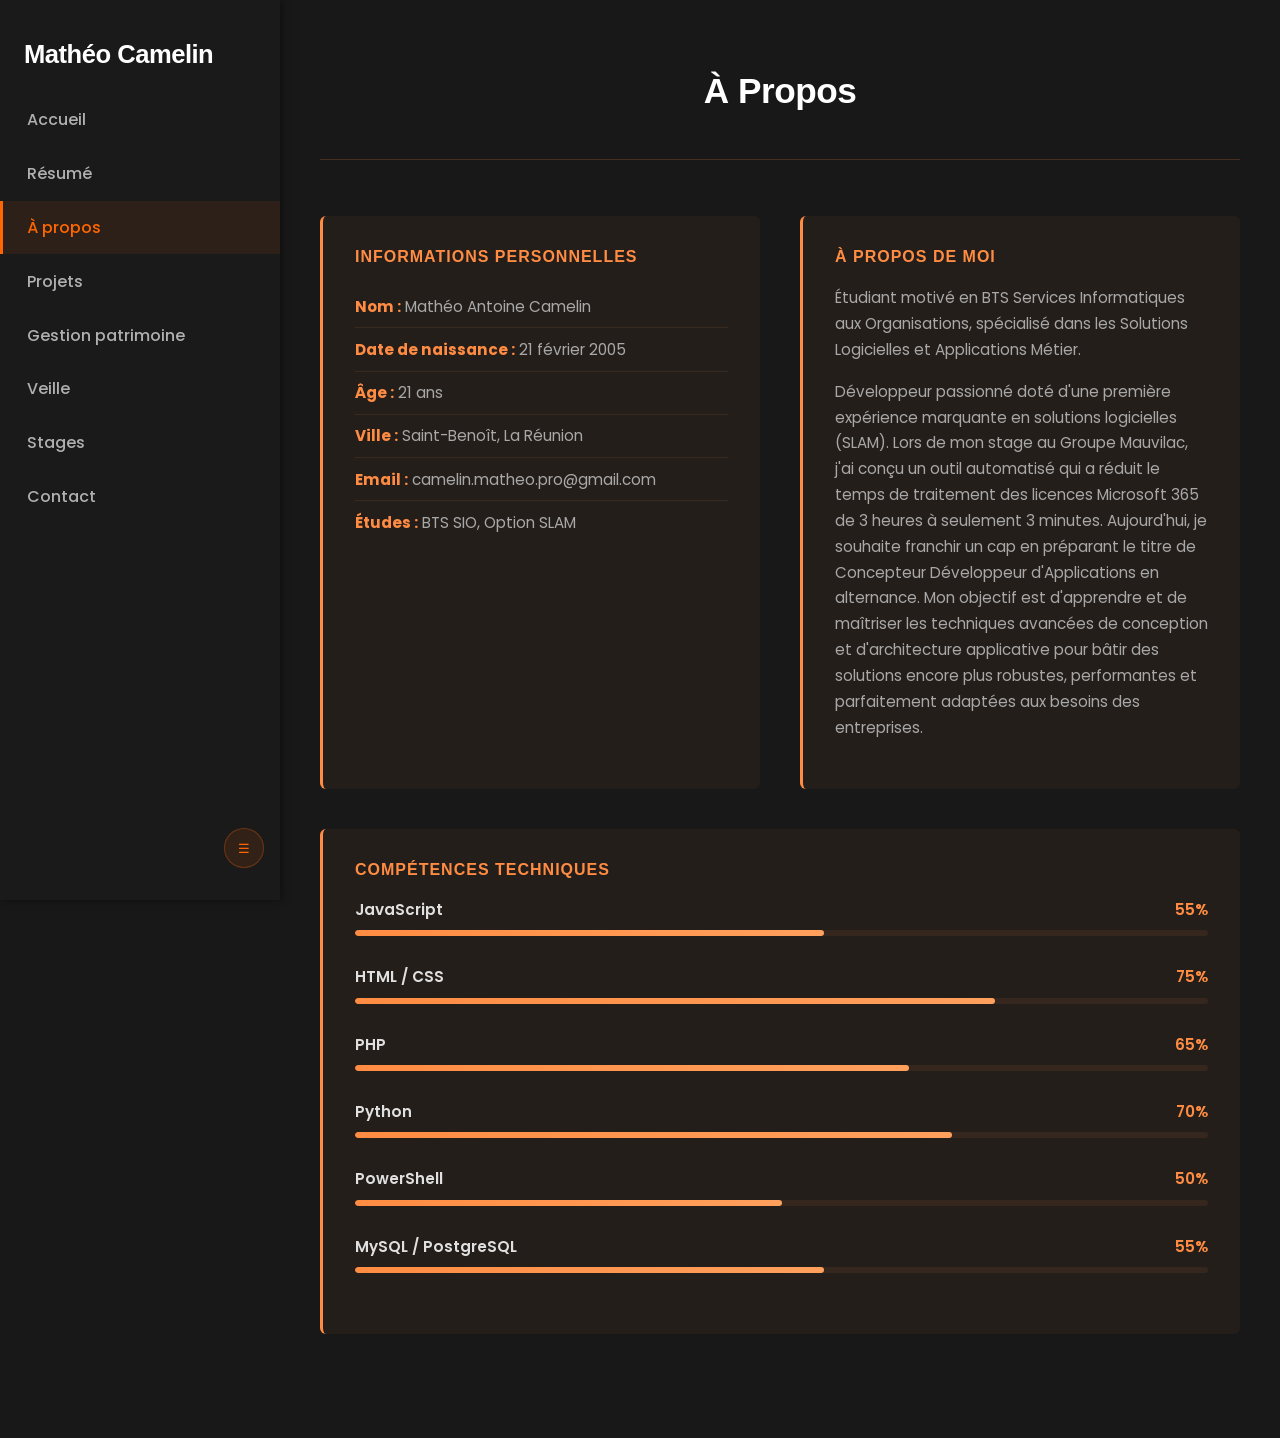
==== commit 8025eeb2: "Update Portfolio Et hop fini le bts et go commencé une nouvelle air" ====
--- a/about.html
+++ b/about.html
@@ -177,8 +177,7 @@
           Étudiant motivé en BTS Services Informatiques aux Organisations, spécialisé dans les Solutions Logicielles et Applications Métier.
         </p>
         <p>
-          Je suis passionné par la conception de solutions concrètes qui répondent aux vrais besoins. Lors de mon stage au Groupe Mauvilac, j'ai développé un outil automatisé réduisant le temps de traitement des licences Microsoft 365 de 2-3 heures à 2-3 minutes.
-        </p>
+Développeur passionné doté d'une première expérience marquante en solutions logicielles (SLAM). Lors de mon stage au Groupe Mauvilac, j'ai conçu un outil automatisé qui a réduit le temps de traitement des licences Microsoft 365 de 3 heures à seulement 3 minutes. Aujourd'hui, je souhaite franchir un cap en préparant le titre de Concepteur Développeur d'Applications en alternance. Mon objectif est d'apprendre et de maîtriser les techniques avancées de conception et d'architecture applicative pour bâtir des solutions encore plus robustes, performantes et parfaitement adaptées aux besoins des entreprises.        </p>
       </div>
 
       <div class="skills-container about-section">
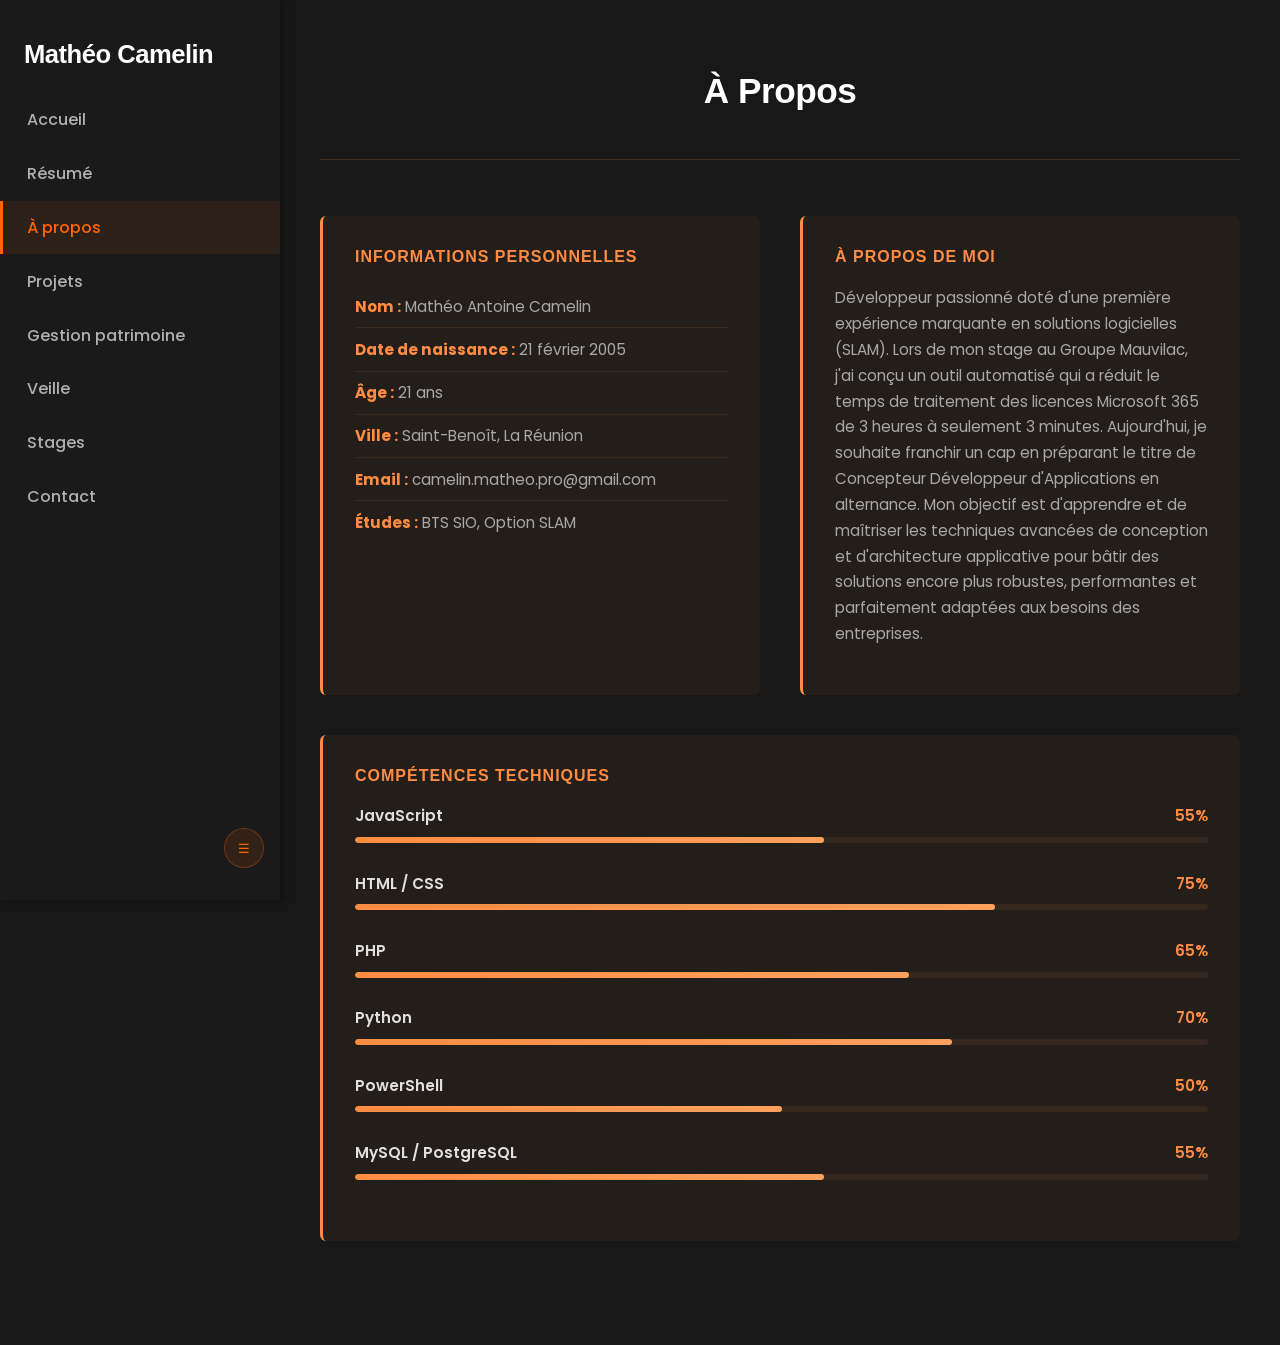
==== commit 67cf0670: "update about.html" ====
--- a/about.html
+++ b/about.html
@@ -174,10 +174,8 @@
       <div class="about-section">
         <h2>À propos de moi</h2>
         <p>
-          Étudiant motivé en BTS Services Informatiques aux Organisations, spécialisé dans les Solutions Logicielles et Applications Métier.
-        </p>
-        <p>
-Développeur passionné doté d'une première expérience marquante en solutions logicielles (SLAM). Lors de mon stage au Groupe Mauvilac, j'ai conçu un outil automatisé qui a réduit le temps de traitement des licences Microsoft 365 de 3 heures à seulement 3 minutes. Aujourd'hui, je souhaite franchir un cap en préparant le titre de Concepteur Développeur d'Applications en alternance. Mon objectif est d'apprendre et de maîtriser les techniques avancées de conception et d'architecture applicative pour bâtir des solutions encore plus robustes, performantes et parfaitement adaptées aux besoins des entreprises.        </p>
+        Développeur passionné doté d'une première expérience marquante en solutions logicielles (SLAM). Lors de mon stage au Groupe Mauvilac, j'ai conçu un outil automatisé qui a réduit le temps de traitement des licences Microsoft 365 de 3 heures à seulement 3 minutes. Aujourd'hui, je souhaite franchir un cap en préparant le titre de Concepteur Développeur d'Applications en alternance. Mon objectif est d'apprendre et de maîtriser les techniques avancées de conception et d'architecture applicative pour bâtir des solutions encore plus robustes, performantes et parfaitement adaptées aux besoins des entreprises.        
+      </p>
       </div>
 
       <div class="skills-container about-section">
